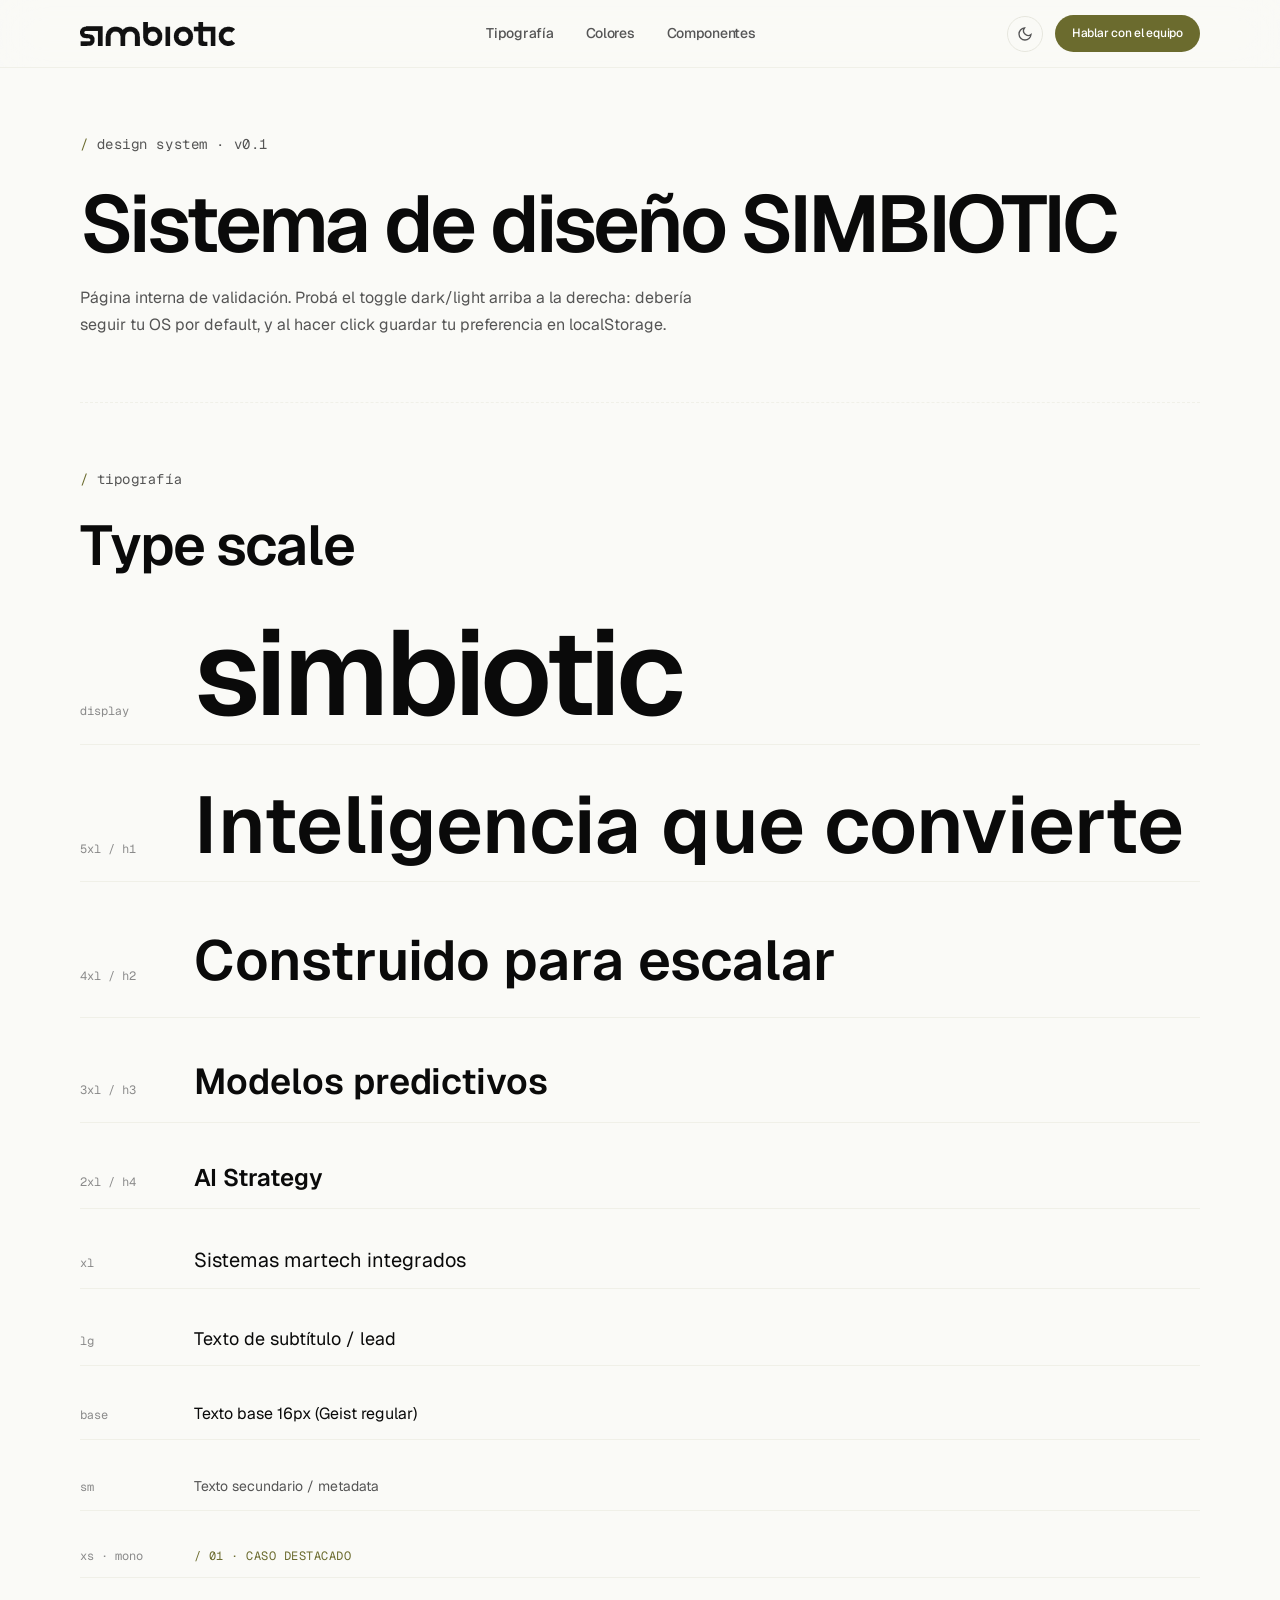
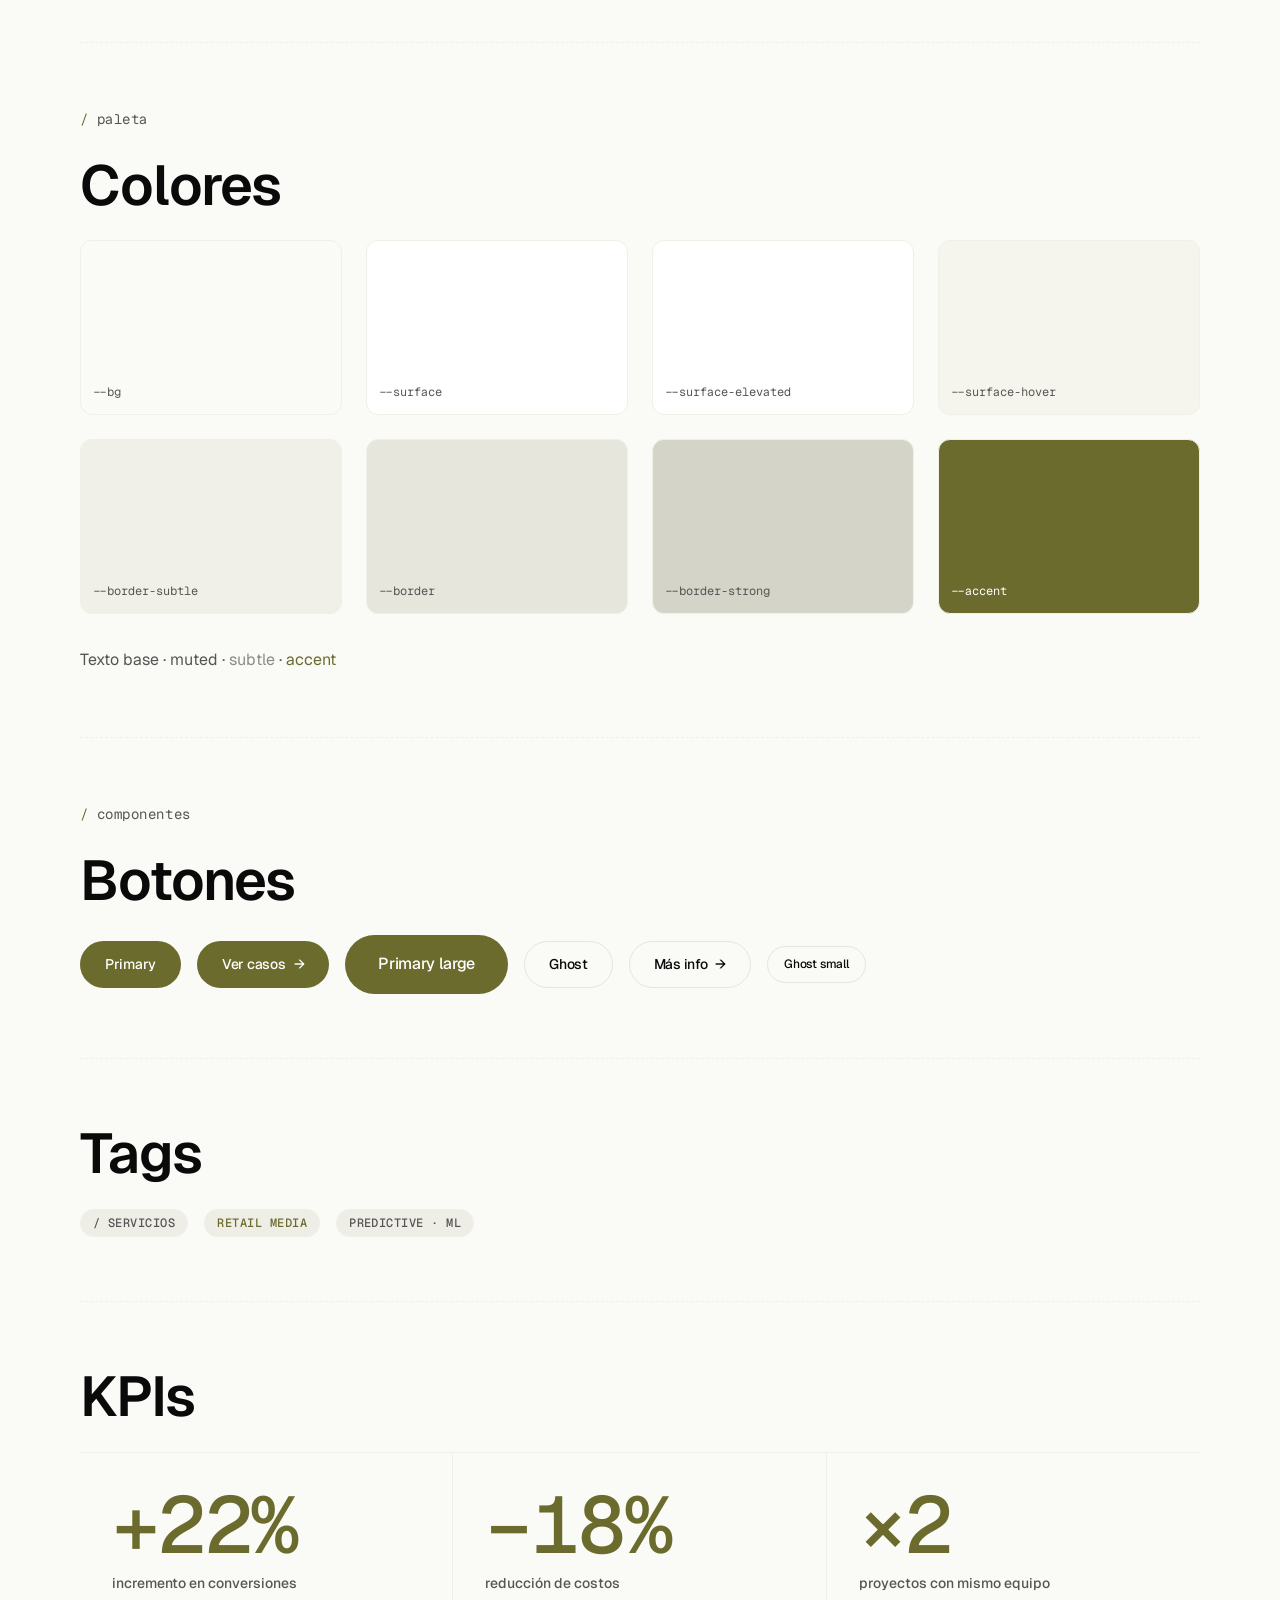
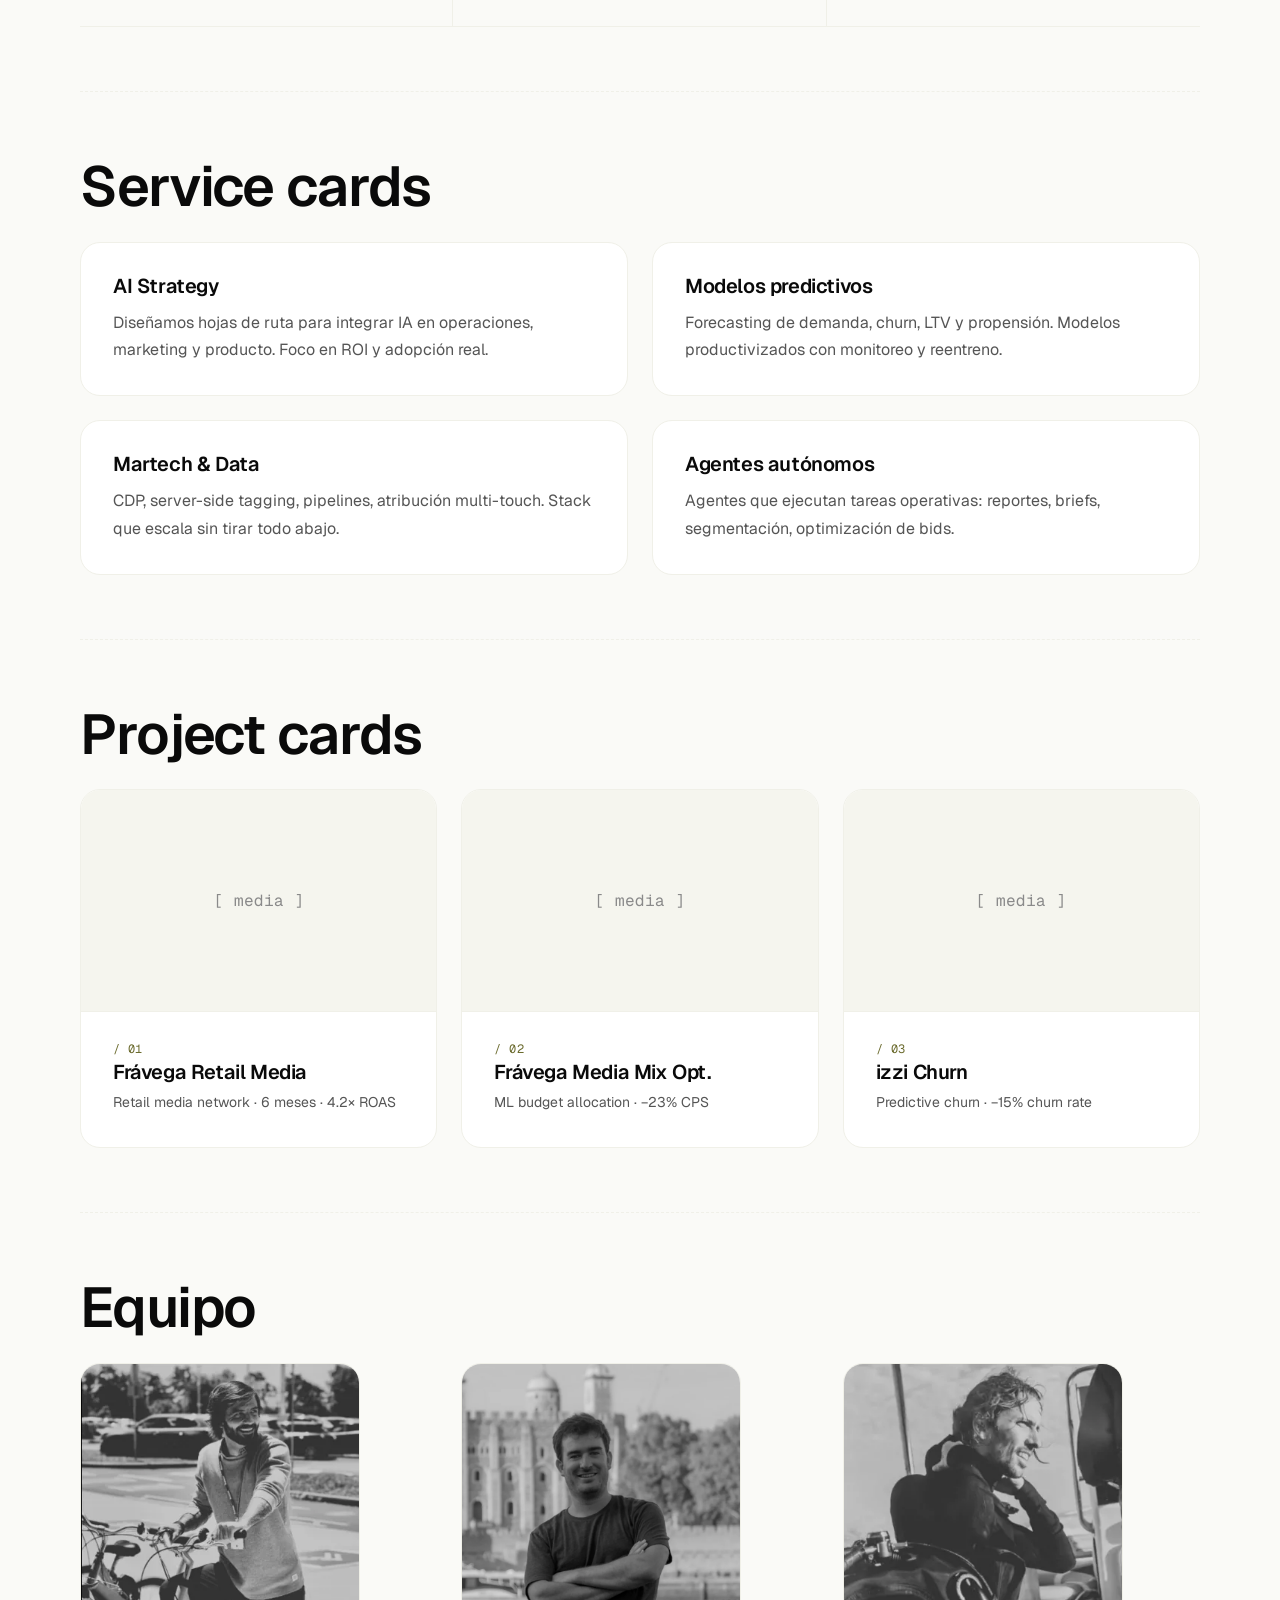
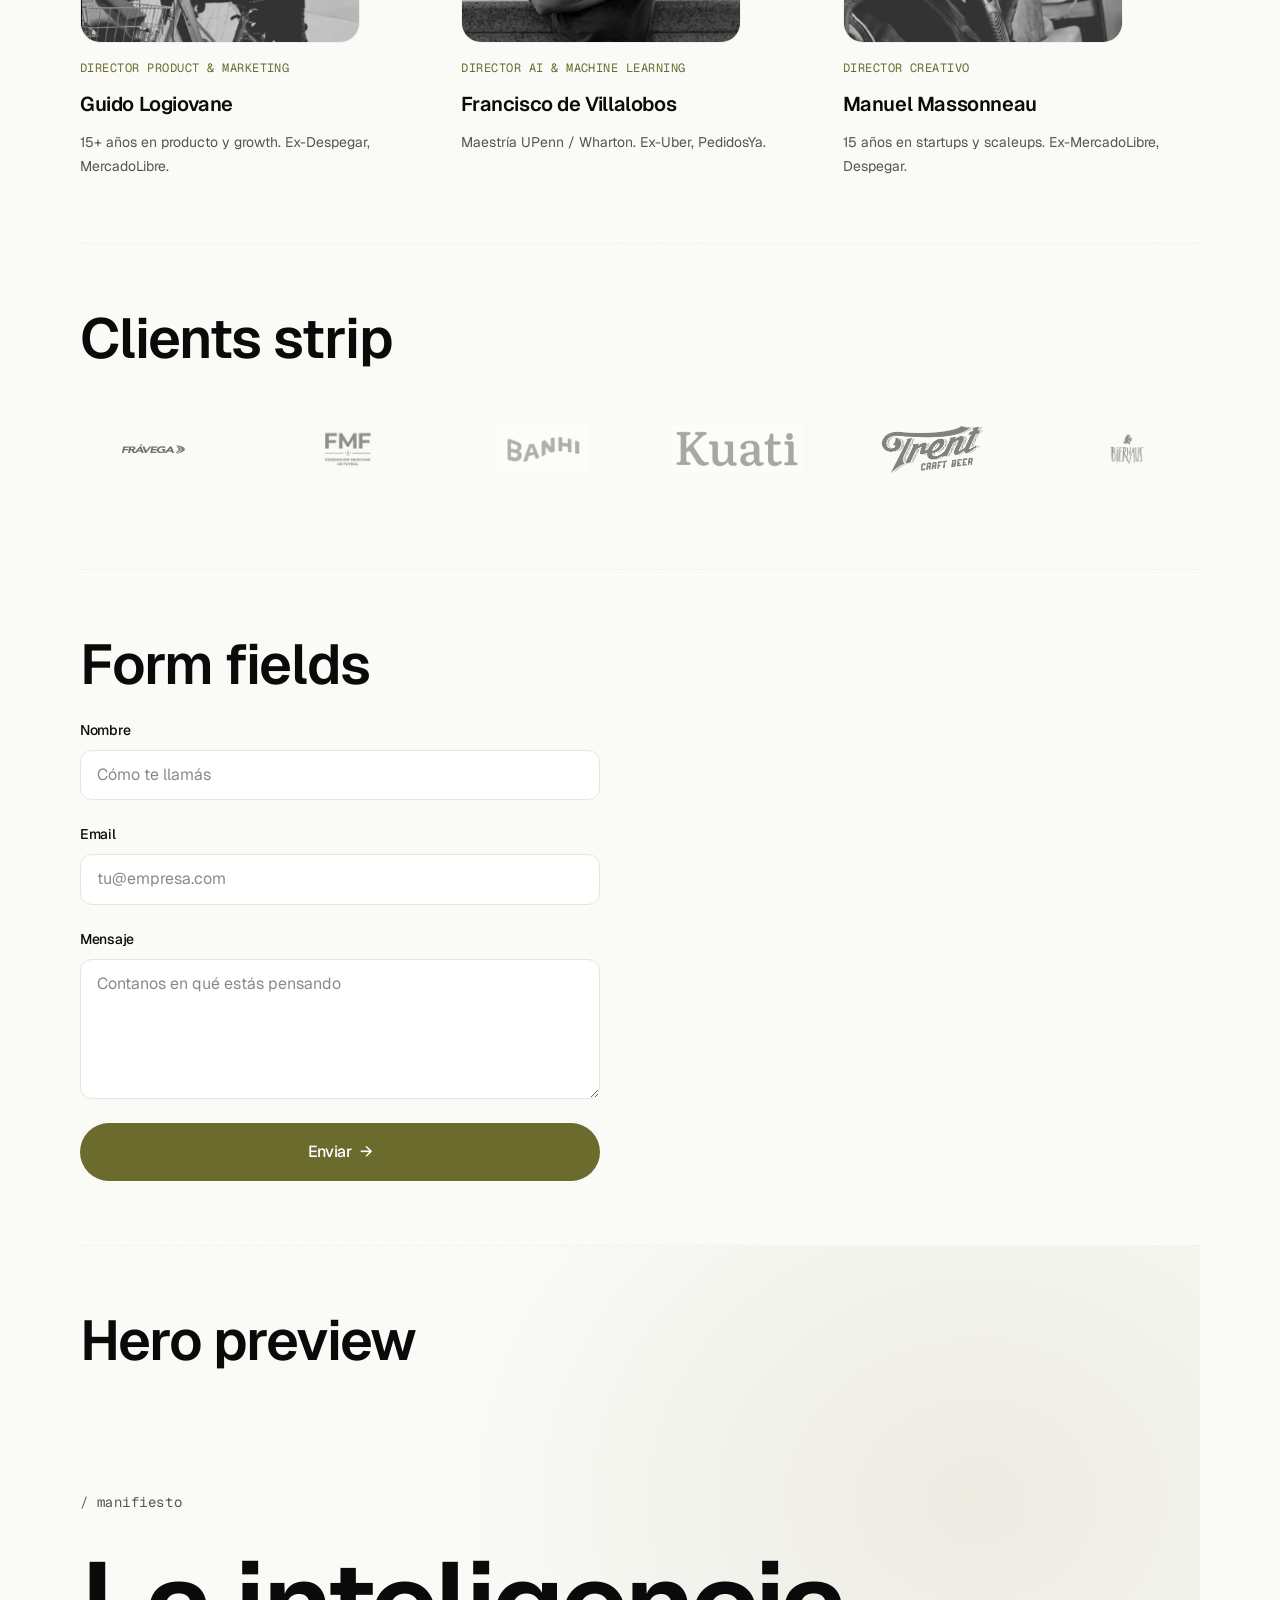
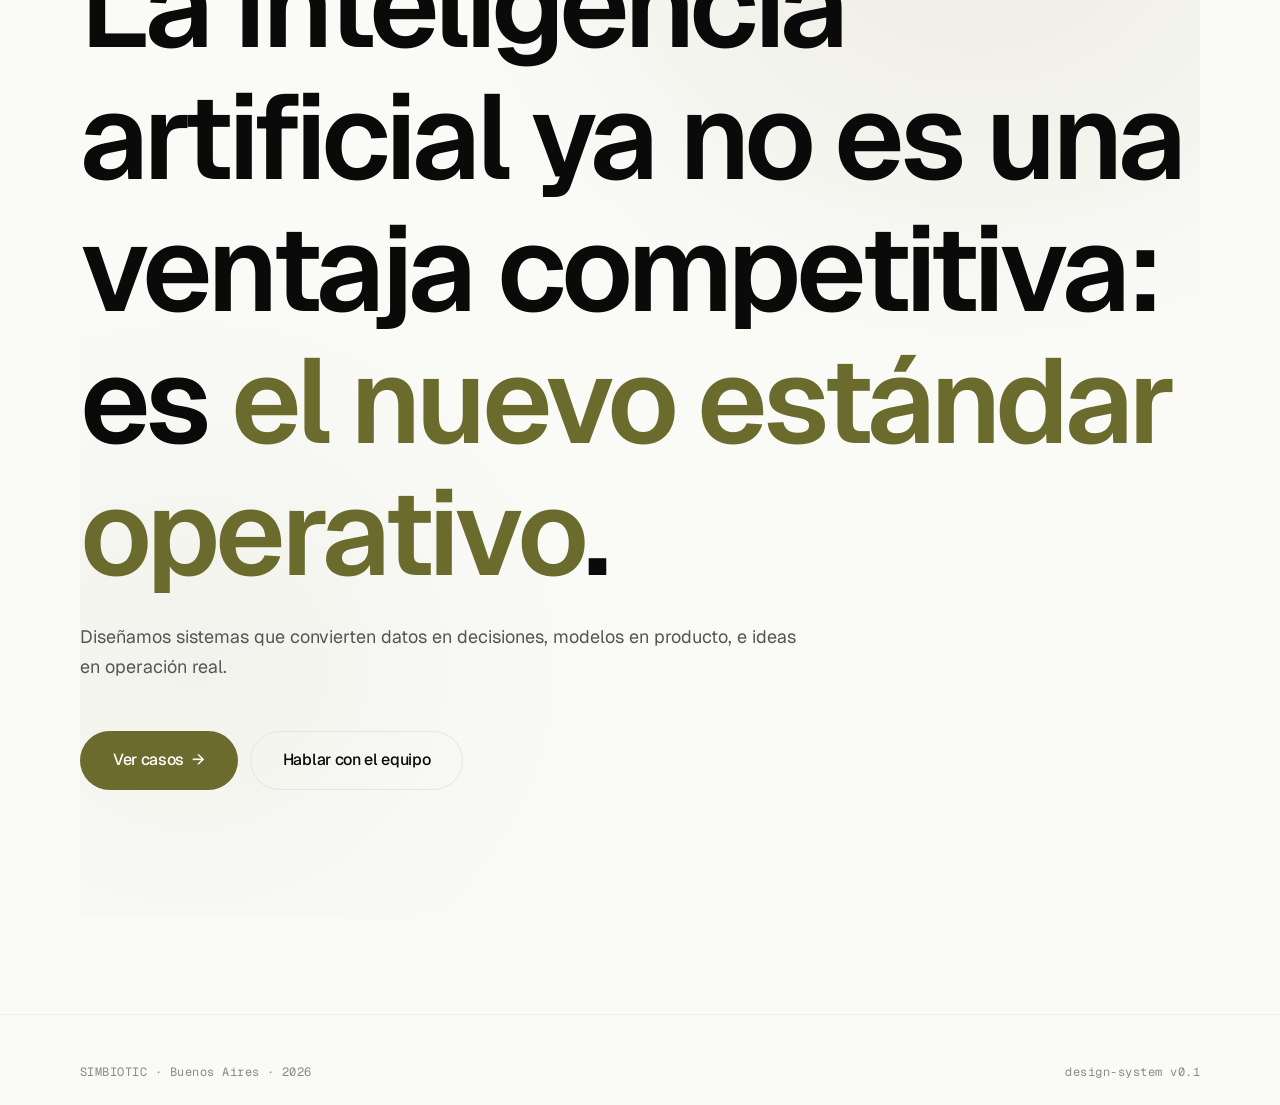
==== design-system.html @ c9f31a8d "feat(design-system): tokens, base, components y preview page Sistema de diseno modular que reemplaza" ====
<!doctype html>
<html lang="es">
<head>
  <meta charset="utf-8">
  <meta name="viewport" content="width=device-width, initial-scale=1">
  <title>SIMBIOTIC · Design System</title>
  <meta name="robots" content="noindex, nofollow">

  <!-- Anti-FOUC: aplica el tema ANTES de renderizar. Inline a propósito. -->
  <script>
    (function () {
      try {
        var stored = localStorage.getItem("simbiotic-theme");
        if (stored === "dark" || stored === "light") {
          document.documentElement.setAttribute("data-theme", stored);
        }
        // Si no hay preferencia guardada, dejamos que CSS @media (prefers-color-scheme)
        // y el default (dark) se encarguen. No tocamos el atributo.
      } catch (_) { /* localStorage puede fallar en privado/iframes */ }
    })();
  </script>

  <!-- Geist + Geist Mono via Google Fonts -->
  <link rel="preconnect" href="https://fonts.googleapis.com">
  <link rel="preconnect" href="https://fonts.gstatic.com" crossorigin>
  <link rel="stylesheet" href="https://fonts.googleapis.com/css2?family=Geist:wght@300;400;500;600;700&family=Geist+Mono:wght@400;500&display=swap">

  <link rel="stylesheet" href="./css/main.css">
  <style>
    /* Solo para esta página de prueba */
    .ds-block { padding-block: var(--space-8); border-bottom: 1px dashed var(--border-subtle); }
    .ds-block:last-child { border-bottom: none; }
    .ds-block h2 { margin-bottom: var(--space-5); }
    .ds-grid { display: grid; gap: var(--space-5); }
    .ds-row { display: flex; flex-wrap: wrap; gap: var(--space-4); align-items: center; }
    .swatch {
      width: 100%; aspect-ratio: 3/2;
      border-radius: var(--radius-md);
      border: 1px solid var(--border-subtle);
      display: flex; align-items: flex-end;
      padding: var(--space-3);
      font-family: var(--font-mono); font-size: var(--fs-xs);
      color: var(--text-muted);
    }
    .type-row { display: flex; align-items: baseline; gap: var(--space-5); padding-block: var(--space-3); border-bottom: 1px solid var(--border-subtle); }
    .type-row .label { font-family: var(--font-mono); font-size: var(--fs-xs); color: var(--text-subtle); width: 90px; flex-shrink: 0; }
  </style>
</head>
<body>

  <!-- Nav reusable -->
  <nav class="nav" aria-label="Principal">
    <div class="nav-inner">
      <a href="./design-system.html" class="nav-logo" aria-label="SIMBIOTIC">
        <img class="logo-dark"  src="./assets/img/simbiotic-logo-blanco.webp" alt="SIMBIOTIC" width="155" height="24">
        <img class="logo-light" src="./assets/img/simbiotic-logo-negro.webp"  alt=""           width="155" height="24" aria-hidden="true">
      </a>

      <ul class="nav-links">
        <li><a class="nav-link" href="#typography">Tipografía</a></li>
        <li><a class="nav-link" href="#colors">Colores</a></li>
        <li><a class="nav-link" href="#components">Componentes</a></li>
      </ul>

      <div class="nav-actions">
        <button class="theme-toggle" data-theme-toggle aria-label="Cambiar tema">
          <svg class="icon-light" viewBox="0 0 24 24" fill="none" stroke="currentColor" stroke-width="2" aria-hidden="true">
            <circle cx="12" cy="12" r="4"/>
            <path d="M12 2v2M12 20v2M4.93 4.93l1.41 1.41M17.66 17.66l1.41 1.41M2 12h2M20 12h2M6.34 17.66l-1.41 1.41M19.07 4.93l-1.41 1.41"/>
          </svg>
          <svg class="icon-dark" viewBox="0 0 24 24" fill="none" stroke="currentColor" stroke-width="2" aria-hidden="true">
            <path d="M21 12.79A9 9 0 1 1 11.21 3 7 7 0 0 0 21 12.79z"/>
          </svg>
        </button>
        <a class="btn btn-primary btn-sm" href="#">Hablar con el equipo</a>
        <button class="nav-toggle" aria-label="Abrir menú" aria-expanded="false">
          <span></span>
        </button>
      </div>
    </div>
  </nav>

  <main class="container">

    <header class="ds-block">
      <span class="section-tag">design system · v0.1</span>
      <h1>Sistema de diseño SIMBIOTIC</h1>
      <p style="margin-top: var(--space-4); max-width: 60ch;">
        Página interna de validación. Probá el toggle dark/light arriba a la derecha:
        debería seguir tu OS por default, y al hacer click guardar tu preferencia en localStorage.
      </p>
    </header>

    <!-- ============== Tipografía ============== -->
    <section id="typography" class="ds-block">
      <span class="section-tag">tipografía</span>
      <h2>Type scale</h2>
      <div class="ds-grid">
        <div class="type-row"><span class="label">display</span><span style="font-size: var(--fs-display); line-height: 1; letter-spacing: var(--tracking-tighter); font-weight: 600;">simbiotic</span></div>
        <div class="type-row"><span class="label">5xl / h1</span><span style="font-size: var(--fs-5xl); line-height: 1.1; font-weight: 600;">Inteligencia que convierte</span></div>
        <div class="type-row"><span class="label">4xl / h2</span><span style="font-size: var(--fs-4xl); font-weight: 600;">Construido para escalar</span></div>
        <div class="type-row"><span class="label">3xl / h3</span><span style="font-size: var(--fs-3xl); font-weight: 600;">Modelos predictivos</span></div>
        <div class="type-row"><span class="label">2xl / h4</span><span style="font-size: var(--fs-2xl); font-weight: 600;">AI Strategy</span></div>
        <div class="type-row"><span class="label">xl</span><span style="font-size: var(--fs-xl);">Sistemas martech integrados</span></div>
        <div class="type-row"><span class="label">lg</span><span style="font-size: var(--fs-lg);">Texto de subtítulo / lead</span></div>
        <div class="type-row"><span class="label">base</span><span style="font-size: var(--fs-base);">Texto base 16px (Geist regular)</span></div>
        <div class="type-row"><span class="label">sm</span><span style="font-size: var(--fs-sm); color: var(--text-muted);">Texto secundario / metadata</span></div>
        <div class="type-row"><span class="label">xs · mono</span><span class="mono" style="font-size: var(--fs-xs); color: var(--accent); letter-spacing: var(--tracking-wide); text-transform: uppercase;">/ 01 · CASO DESTACADO</span></div>
      </div>
    </section>

    <!-- ============== Colores ============== -->
    <section id="colors" class="ds-block">
      <span class="section-tag">paleta</span>
      <h2>Colores</h2>
      <div class="grid-4" style="margin-bottom: var(--space-6);">
        <div class="swatch" style="background: var(--bg);">--bg</div>
        <div class="swatch" style="background: var(--surface);">--surface</div>
        <div class="swatch" style="background: var(--surface-elevated);">--surface-elevated</div>
        <div class="swatch" style="background: var(--surface-hover);">--surface-hover</div>
        <div class="swatch" style="background: var(--border-subtle);">--border-subtle</div>
        <div class="swatch" style="background: var(--border);">--border</div>
        <div class="swatch" style="background: var(--border-strong);">--border-strong</div>
        <div class="swatch" style="background: var(--accent); color: var(--text-on-accent);">--accent</div>
      </div>
      <p>Texto base · <span class="text-muted">muted</span> · <span class="text-subtle">subtle</span> · <span class="text-accent">accent</span></p>
    </section>

    <!-- ============== Botones ============== -->
    <section id="components" class="ds-block">
      <span class="section-tag">componentes</span>
      <h2>Botones</h2>
      <div class="ds-row">
        <a class="btn btn-primary" href="#">Primary</a>
        <a class="btn btn-primary btn-arrow" href="#">Ver casos</a>
        <a class="btn btn-primary btn-lg" href="#">Primary large</a>
        <a class="btn btn-ghost" href="#">Ghost</a>
        <a class="btn btn-ghost btn-arrow" href="#">Más info</a>
        <a class="btn btn-ghost btn-sm" href="#">Ghost small</a>
      </div>
    </section>

    <!-- ============== Tags ============== -->
    <section class="ds-block">
      <h2>Tags</h2>
      <div class="ds-row">
        <span class="tag">/ servicios</span>
        <span class="tag tag-accent">retail media</span>
        <span class="tag">predictive · ML</span>
      </div>
    </section>

    <!-- ============== KPIs ============== -->
    <section class="ds-block">
      <h2>KPIs</h2>
      <div class="kpi-row">
        <div class="kpi">
          <span class="kpi-value"><span class="accent">+22%</span></span>
          <span class="kpi-label">incremento en conversiones</span>
        </div>
        <div class="kpi">
          <span class="kpi-value"><span class="accent">−18%</span></span>
          <span class="kpi-label">reducción de costos</span>
        </div>
        <div class="kpi">
          <span class="kpi-value"><span class="accent">×2</span></span>
          <span class="kpi-label">proyectos con mismo equipo</span>
        </div>
      </div>
    </section>

    <!-- ============== Cards ============== -->
    <section class="ds-block">
      <h2>Service cards</h2>
      <div class="grid-2">
        <article class="card card-service">
          <h3 class="card-title">AI Strategy</h3>
          <p class="card-body">Diseñamos hojas de ruta para integrar IA en operaciones, marketing y producto. Foco en ROI y adopción real.</p>
        </article>
        <article class="card card-service">
          <h3 class="card-title">Modelos predictivos</h3>
          <p class="card-body">Forecasting de demanda, churn, LTV y propensión. Modelos productivizados con monitoreo y reentreno.</p>
        </article>
        <article class="card card-service">
          <h3 class="card-title">Martech & Data</h3>
          <p class="card-body">CDP, server-side tagging, pipelines, atribución multi-touch. Stack que escala sin tirar todo abajo.</p>
        </article>
        <article class="card card-service">
          <h3 class="card-title">Agentes autónomos</h3>
          <p class="card-body">Agentes que ejecutan tareas operativas: reportes, briefs, segmentación, optimización de bids.</p>
        </article>
      </div>
    </section>

    <!-- ============== Case cards ============== -->
    <section class="ds-block">
      <h2>Project cards</h2>
      <div class="grid-3">
        <a class="case-card" href="#">
          <div class="case-card-media">
            <span class="mono text-subtle">[ media ]</span>
          </div>
          <div class="case-card-body">
            <span class="case-card-num">/ 01</span>
            <h3 class="case-card-title">Frávega Retail Media</h3>
            <p class="case-card-meta">Retail media network · 6 meses · 4.2× ROAS</p>
          </div>
        </a>
        <a class="case-card" href="#">
          <div class="case-card-media">
            <span class="mono text-subtle">[ media ]</span>
          </div>
          <div class="case-card-body">
            <span class="case-card-num">/ 02</span>
            <h3 class="case-card-title">Frávega Media Mix Opt.</h3>
            <p class="case-card-meta">ML budget allocation · −23% CPS</p>
          </div>
        </a>
        <a class="case-card" href="#">
          <div class="case-card-media">
            <span class="mono text-subtle">[ media ]</span>
          </div>
          <div class="case-card-body">
            <span class="case-card-num">/ 03</span>
            <h3 class="case-card-title">izzi Churn</h3>
            <p class="case-card-meta">Predictive churn · −15% churn rate</p>
          </div>
        </a>
      </div>
    </section>

    <!-- ============== Team ============== -->
    <section class="ds-block">
      <h2>Equipo</h2>
      <div class="grid-3">
        <article class="team-card">
          <div class="team-photo"><img src="./assets/img/team/guido.webp" alt="Guido Logiovane" width="280" height="280" loading="lazy"></div>
          <span class="team-role">Director Product & Marketing</span>
          <h3 class="team-name">Guido Logiovane</h3>
          <p class="team-bio">15+ años en producto y growth. Ex-Despegar, MercadoLibre.</p>
        </article>
        <article class="team-card">
          <div class="team-photo"><img src="./assets/img/team/francisco.webp" alt="Francisco de Villalobos" width="280" height="280" loading="lazy"></div>
          <span class="team-role">Director AI & Machine Learning</span>
          <h3 class="team-name">Francisco de Villalobos</h3>
          <p class="team-bio">Maestría UPenn / Wharton. Ex-Uber, PedidosYa.</p>
        </article>
        <article class="team-card">
          <div class="team-photo"><img src="./assets/img/team/manuel.webp" alt="Manuel Massonneau" width="280" height="280" loading="lazy"></div>
          <span class="team-role">Director Creativo</span>
          <h3 class="team-name">Manuel Massonneau</h3>
          <p class="team-bio">15 años en startups y scaleups. Ex-MercadoLibre, Despegar.</p>
        </article>
      </div>
    </section>

    <!-- ============== Clientes ============== -->
    <section class="ds-block">
      <h2>Clients strip</h2>
      <div class="clients-strip">
        <div class="client-logo"><img src="./assets/img/clients/fravega.svg" alt="Frávega"></div>
        <div class="client-logo"><img src="./assets/img/clients/fmf.webp" alt="FMF"></div>
        <div class="client-logo"><img src="./assets/img/clients/banhi.webp" alt="BANHI"></div>
        <div class="client-logo"><img src="./assets/img/clients/kuati.webp" alt="Kuati"></div>
        <div class="client-logo"><img src="./assets/img/clients/trent.webp" alt="Trent Craft Beer"></div>
        <div class="client-logo"><img src="./assets/img/clients/bierhaus.webp" alt="Bierhaus"></div>
      </div>
    </section>

    <!-- ============== Form ============== -->
    <section class="ds-block">
      <h2>Form fields</h2>
      <form class="ds-grid" style="max-width: 520px;" onsubmit="event.preventDefault();">
        <div class="field">
          <label class="field-label" for="ds-name">Nombre</label>
          <input class="field-input" id="ds-name" type="text" placeholder="Cómo te llamás" required>
        </div>
        <div class="field">
          <label class="field-label" for="ds-email">Email</label>
          <input class="field-input" id="ds-email" type="email" placeholder="tu@empresa.com" required>
        </div>
        <div class="field">
          <label class="field-label" for="ds-msg">Mensaje</label>
          <textarea class="field-textarea" id="ds-msg" placeholder="Contanos en qué estás pensando" required></textarea>
        </div>
        <button class="btn btn-primary btn-lg btn-arrow" type="submit">Enviar</button>
      </form>
    </section>

    <!-- ============== Hero preview ============== -->
    <section class="ds-block hero-mesh">
      <h2>Hero preview</h2>
      <div class="hero" style="min-height: auto;">
        <span class="section-tag">manifiesto</span>
        <h3 class="hero-quote">
          La inteligencia artificial ya no es una ventaja competitiva:<br>
          es <span class="accent">el nuevo estándar operativo</span>.
        </h3>
        <p class="hero-sub">
          Diseñamos sistemas que convierten datos en decisiones, modelos en producto, e ideas en operación real.
        </p>
        <div class="hero-actions">
          <a class="btn btn-primary btn-lg btn-arrow" href="#">Ver casos</a>
          <a class="btn btn-ghost btn-lg" href="#">Hablar con el equipo</a>
        </div>
      </div>
    </section>

  </main>

  <footer class="footer">
    <div class="container footer-inner">
      <span class="footer-meta">SIMBIOTIC · Buenos Aires · 2026</span>
      <span class="footer-meta">design-system v0.1</span>
    </div>
  </footer>

  <script src="./js/theme-toggle.js" defer></script>
  <script>
    // Mobile nav toggle (mínimo viable para preview)
    document.addEventListener("DOMContentLoaded", function () {
      var nav = document.querySelector(".nav");
      var btn = document.querySelector(".nav-toggle");
      if (btn && nav) btn.addEventListener("click", function () {
        nav.classList.toggle("is-open");
        btn.classList.toggle("is-open");
        var open = nav.classList.contains("is-open");
        btn.setAttribute("aria-expanded", String(open));
      });
    });
  </script>
</body>
</html>
---- css/main.css ----
/* ============================================================
   SIMBIOTIC · main.css
   Punto único de entrada. Importa el sistema completo
   en orden cascada-friendly.
   ============================================================ */

@import url("./tokens.css");
@import url("./base.css");
@import url("./components.css");

/* ---------- Page-specific layout helpers que usan
   componentes pero no son componentes en sí. ----------- */

/* Hero */
.hero {
  position: relative;
  display: flex;
  flex-direction: column;
  justify-content: center;
  min-height: calc(100dvh - var(--nav-h));
  padding-block: var(--space-9) var(--space-8);
  overflow: hidden;
}
.hero-quote {
  font-size: var(--fs-display);
  font-weight: 600;
  line-height: var(--lh-tight);
  letter-spacing: var(--tracking-tighter);
  color: var(--text);
  max-width: 18ch;
}
.hero-quote .accent { color: var(--accent); }
.hero-sub {
  margin-top: var(--space-5);
  font-size: var(--fs-lg);
  color: var(--text-muted);
  max-width: 60ch;
  line-height: var(--lh-relaxed);
}
.hero-actions {
  display: flex;
  flex-wrap: wrap;
  gap: var(--space-3);
  margin-top: var(--space-7);
}

/* KPI strip horizontal con dividers */
.kpi-row {
  display: grid;
  grid-template-columns: repeat(3, 1fr);
  gap: 0;
  border-block: 1px solid var(--border-subtle);
}
.kpi-row .kpi {
  padding: var(--space-6);
  border-right: 1px solid var(--border-subtle);
}
.kpi-row .kpi:last-child { border-right: none; }
@media (max-width: 768px) {
  .kpi-row { grid-template-columns: 1fr; }
  .kpi-row .kpi {
    border-right: none;
    border-bottom: 1px solid var(--border-subtle);
  }
  .kpi-row .kpi:last-child { border-bottom: none; }
}

/* Grids genéricas */
.grid-2 { display: grid; grid-template-columns: repeat(2, 1fr); gap: var(--space-5); }
.grid-3 { display: grid; grid-template-columns: repeat(3, 1fr); gap: var(--space-5); }
.grid-4 { display: grid; grid-template-columns: repeat(4, 1fr); gap: var(--space-5); }
@media (max-width: 960px) {
  .grid-3, .grid-4 { grid-template-columns: repeat(2, 1fr); }
}
@media (max-width: 600px) {
  .grid-2, .grid-3, .grid-4 { grid-template-columns: 1fr; }
}

/* Section header (numeración + título) */
.section-head {
  display: flex;
  flex-direction: column;
  gap: var(--space-3);
  margin-bottom: var(--space-7);
  max-width: 720px;
}
.section-head h2 {
  font-size: var(--fs-4xl);
  letter-spacing: var(--tracking-tight);
}
.section-head .section-tag { margin-bottom: 0; }

/* Body offset to nav (fixed nav) */
body { padding-top: var(--nav-h); }

/* ---------- Scroll-driven animations (CSS native) ---------- */
@supports (animation-timeline: view()) {
  .reveal {
    animation: reveal-in linear both;
    animation-timeline: view();
    animation-range: entry 0% entry 80%;
  }
  @keyframes reveal-in {
    from { opacity: 0; transform: translateY(24px); }
    to   { opacity: 1; transform: translateY(0); }
  }
}

/* Fallback (sin scroll-timeline support): solo aparecen sin animación */
@supports not (animation-timeline: view()) {
  .reveal { opacity: 1; }
}
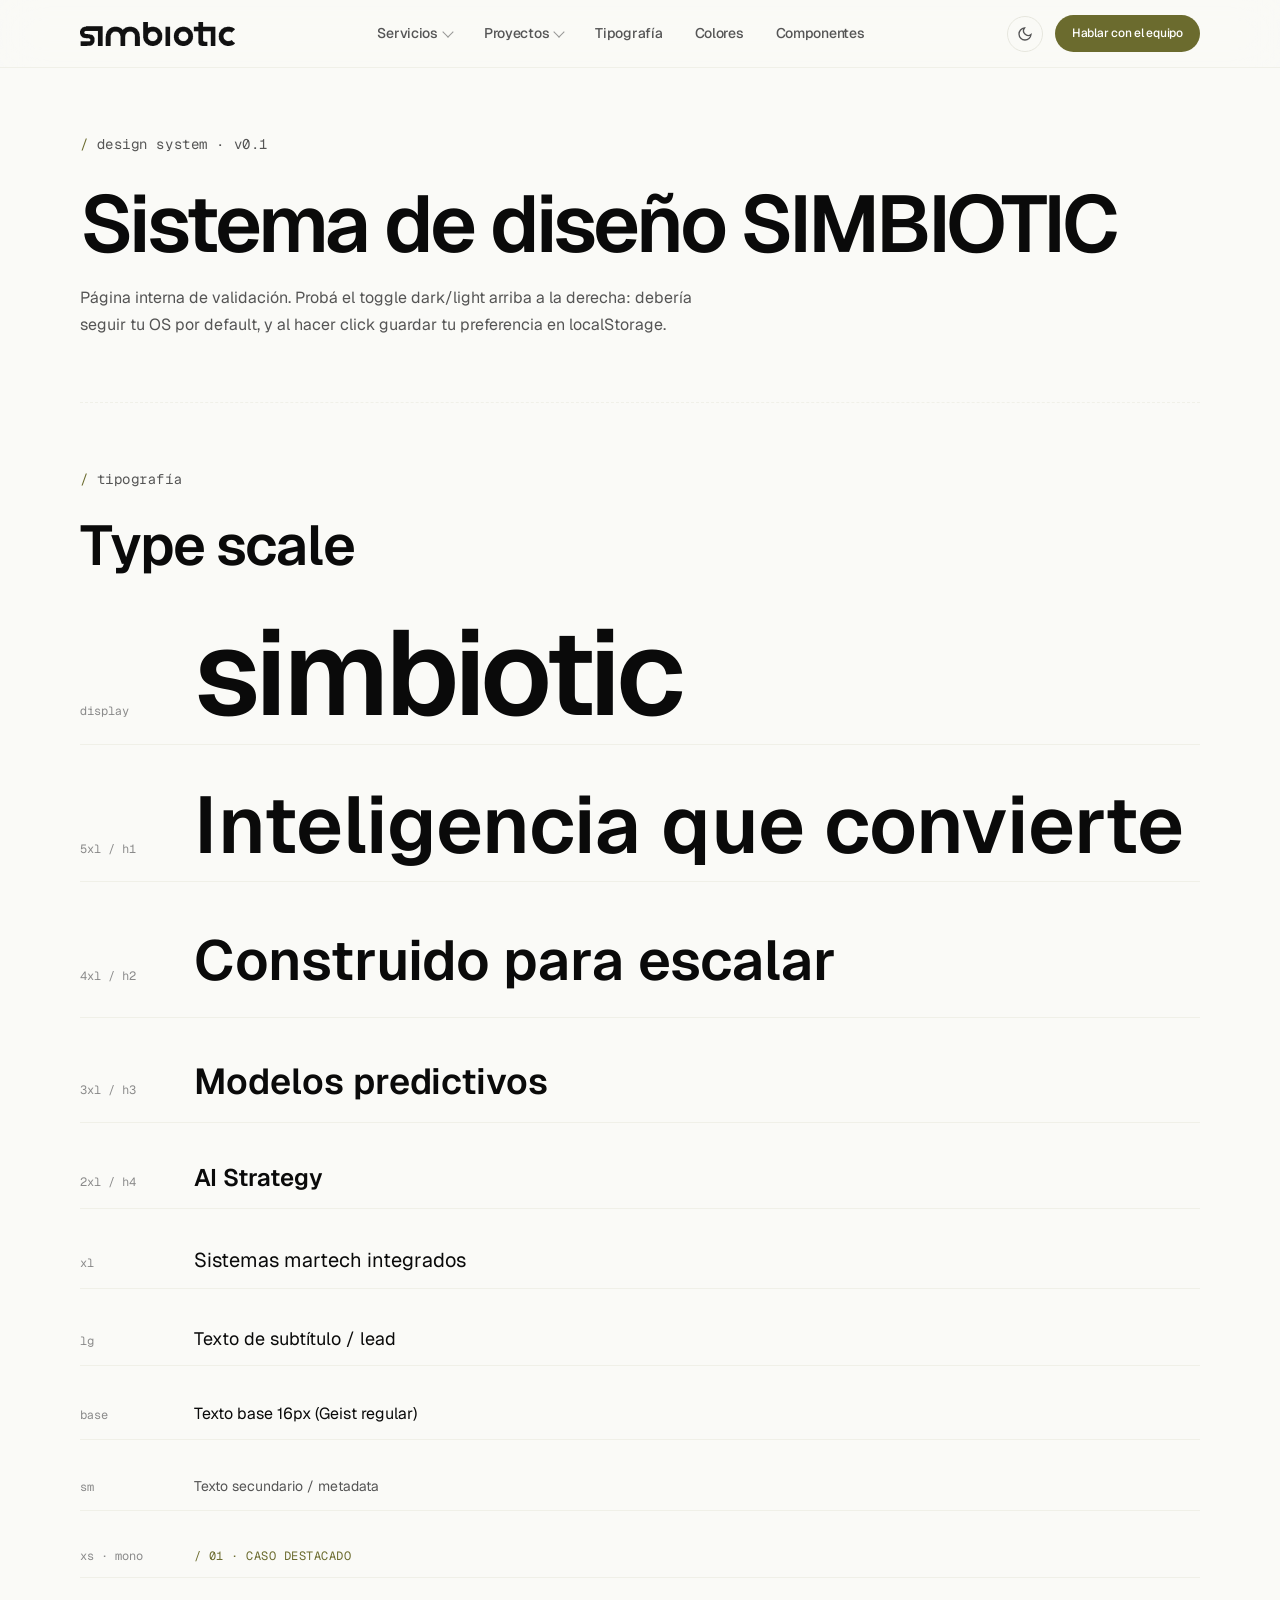
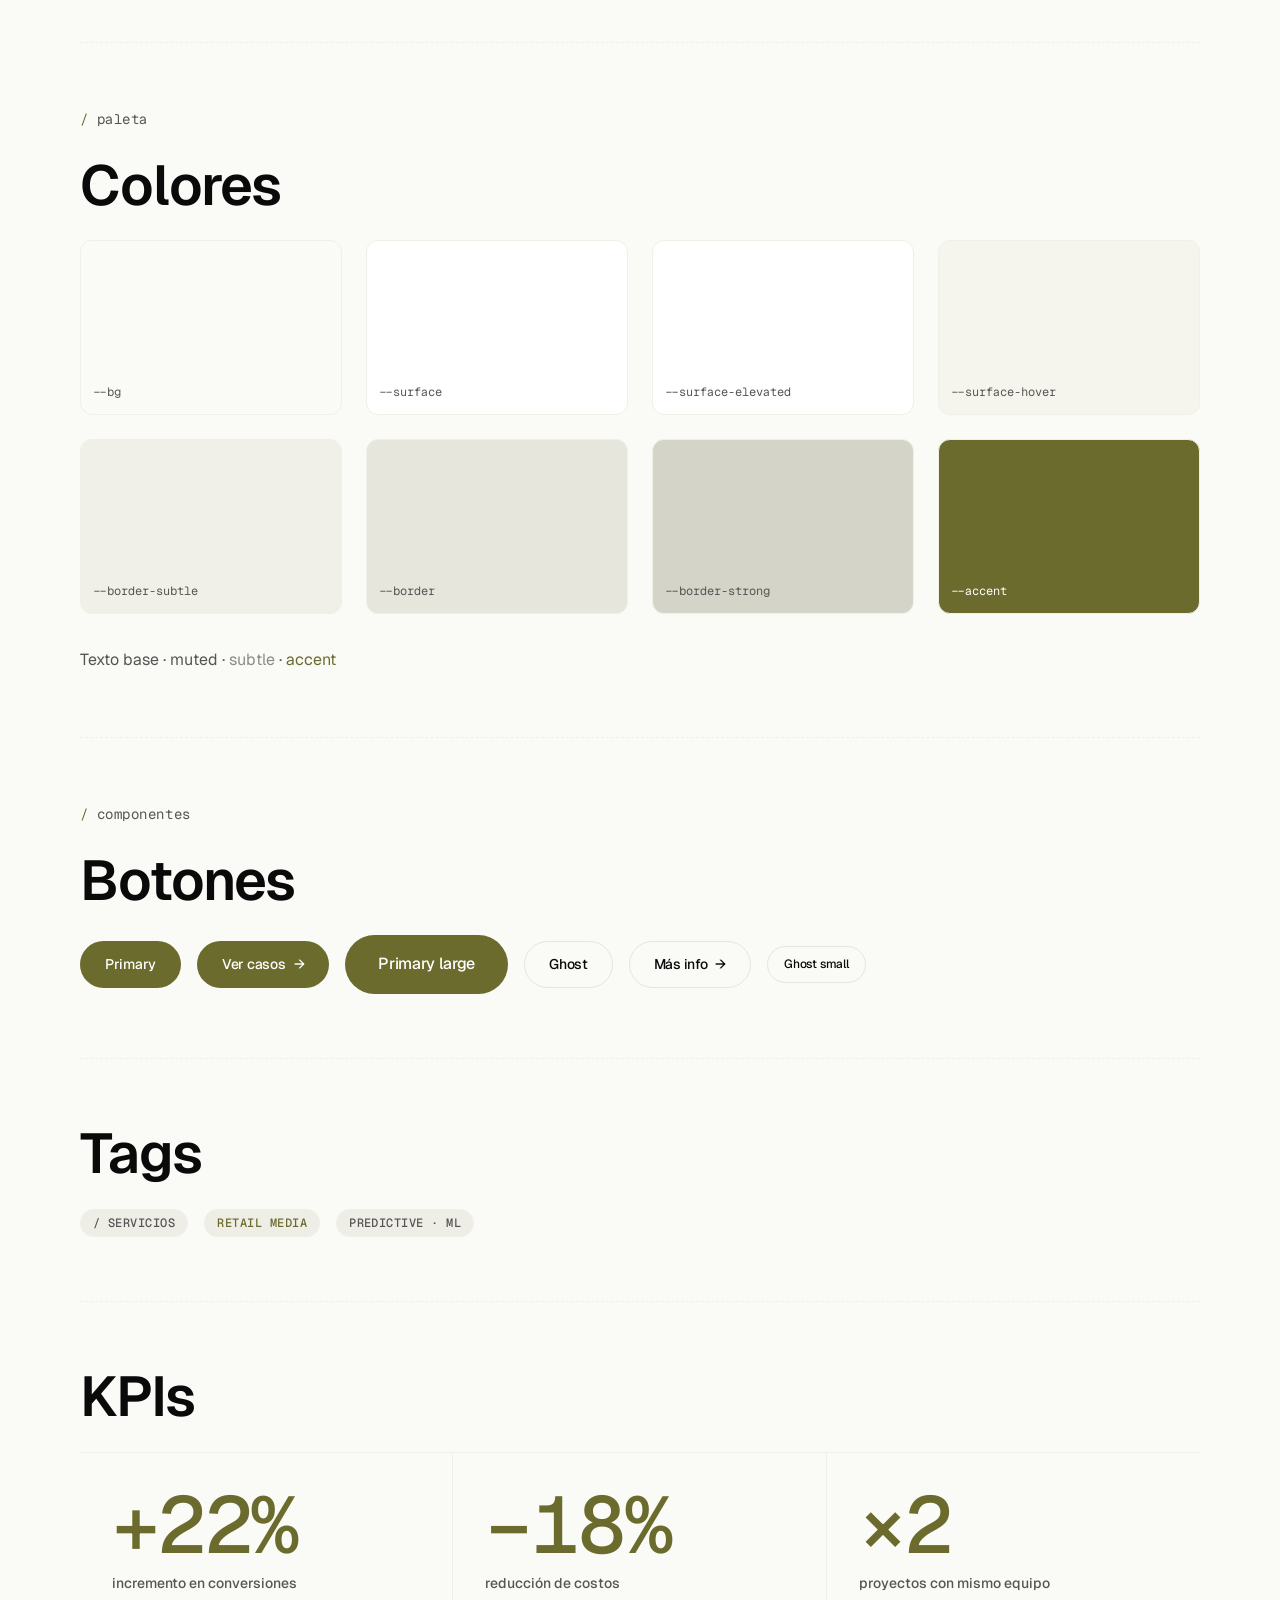
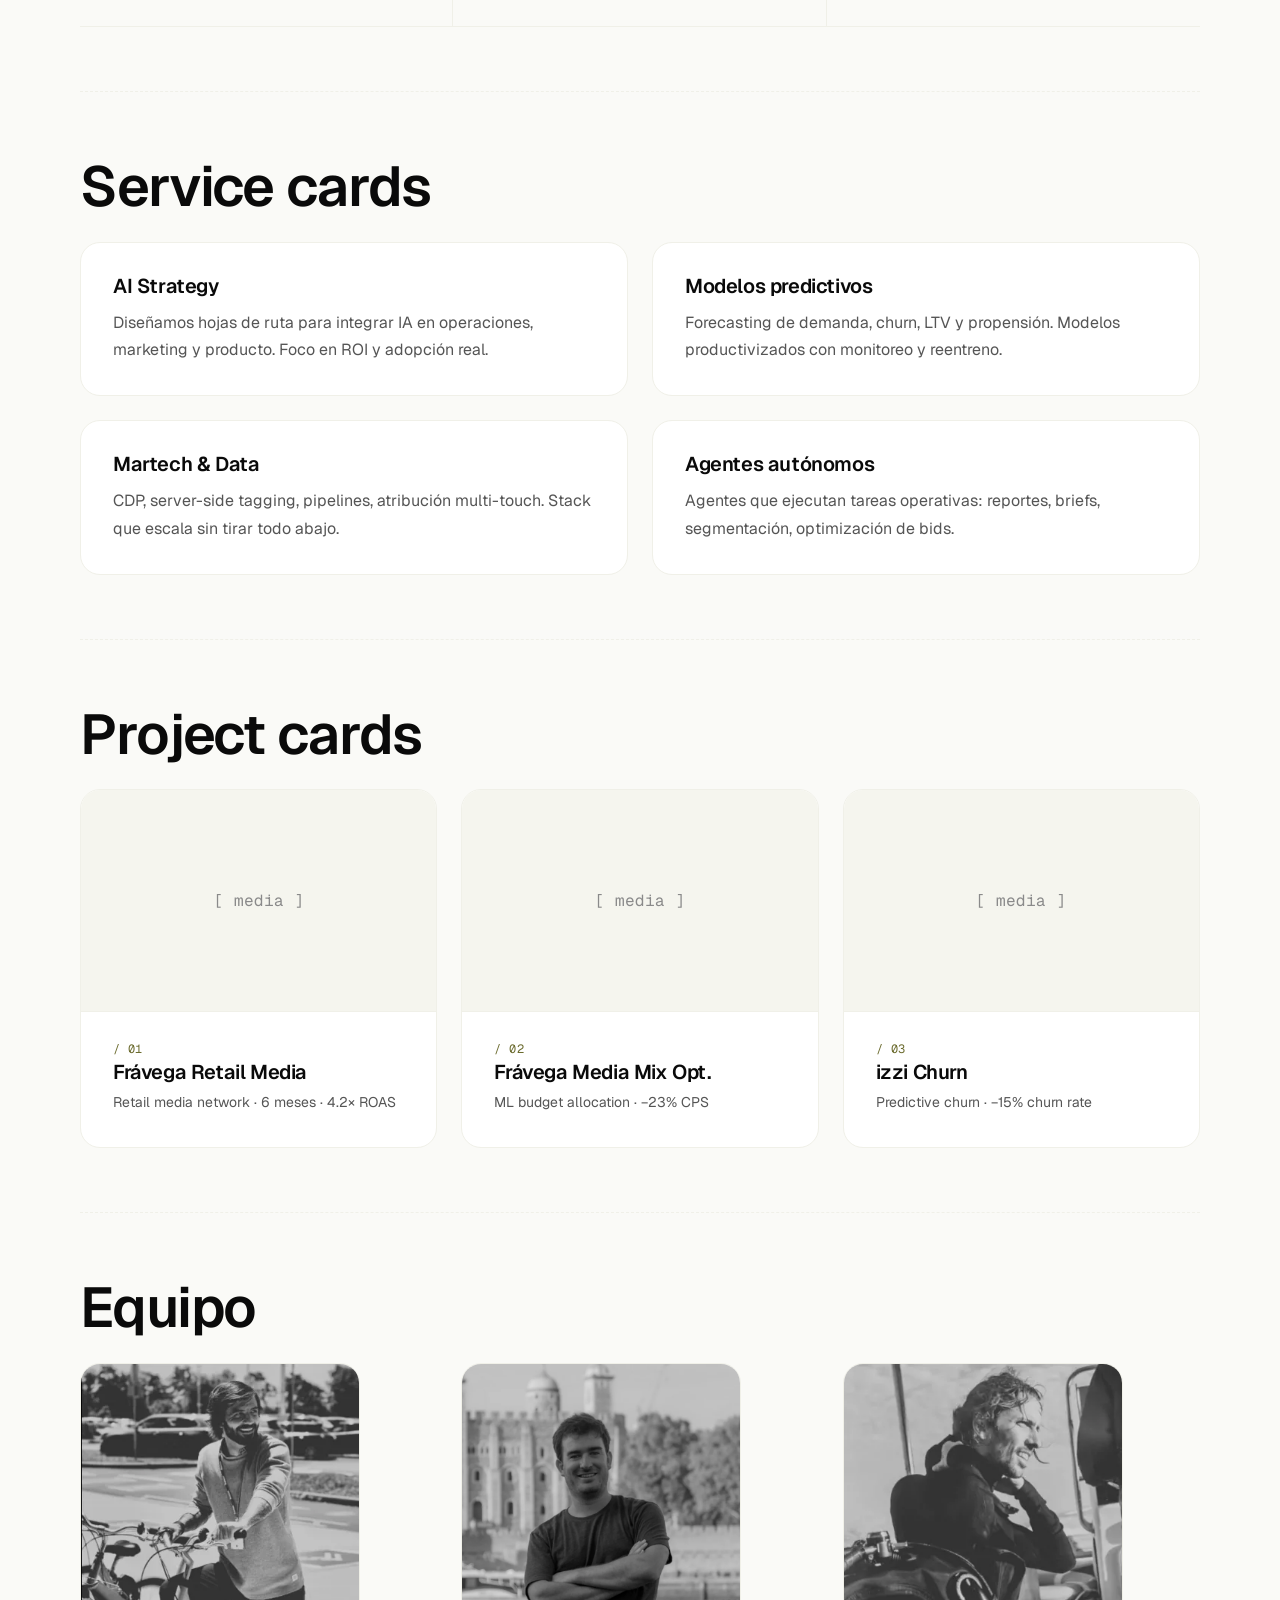
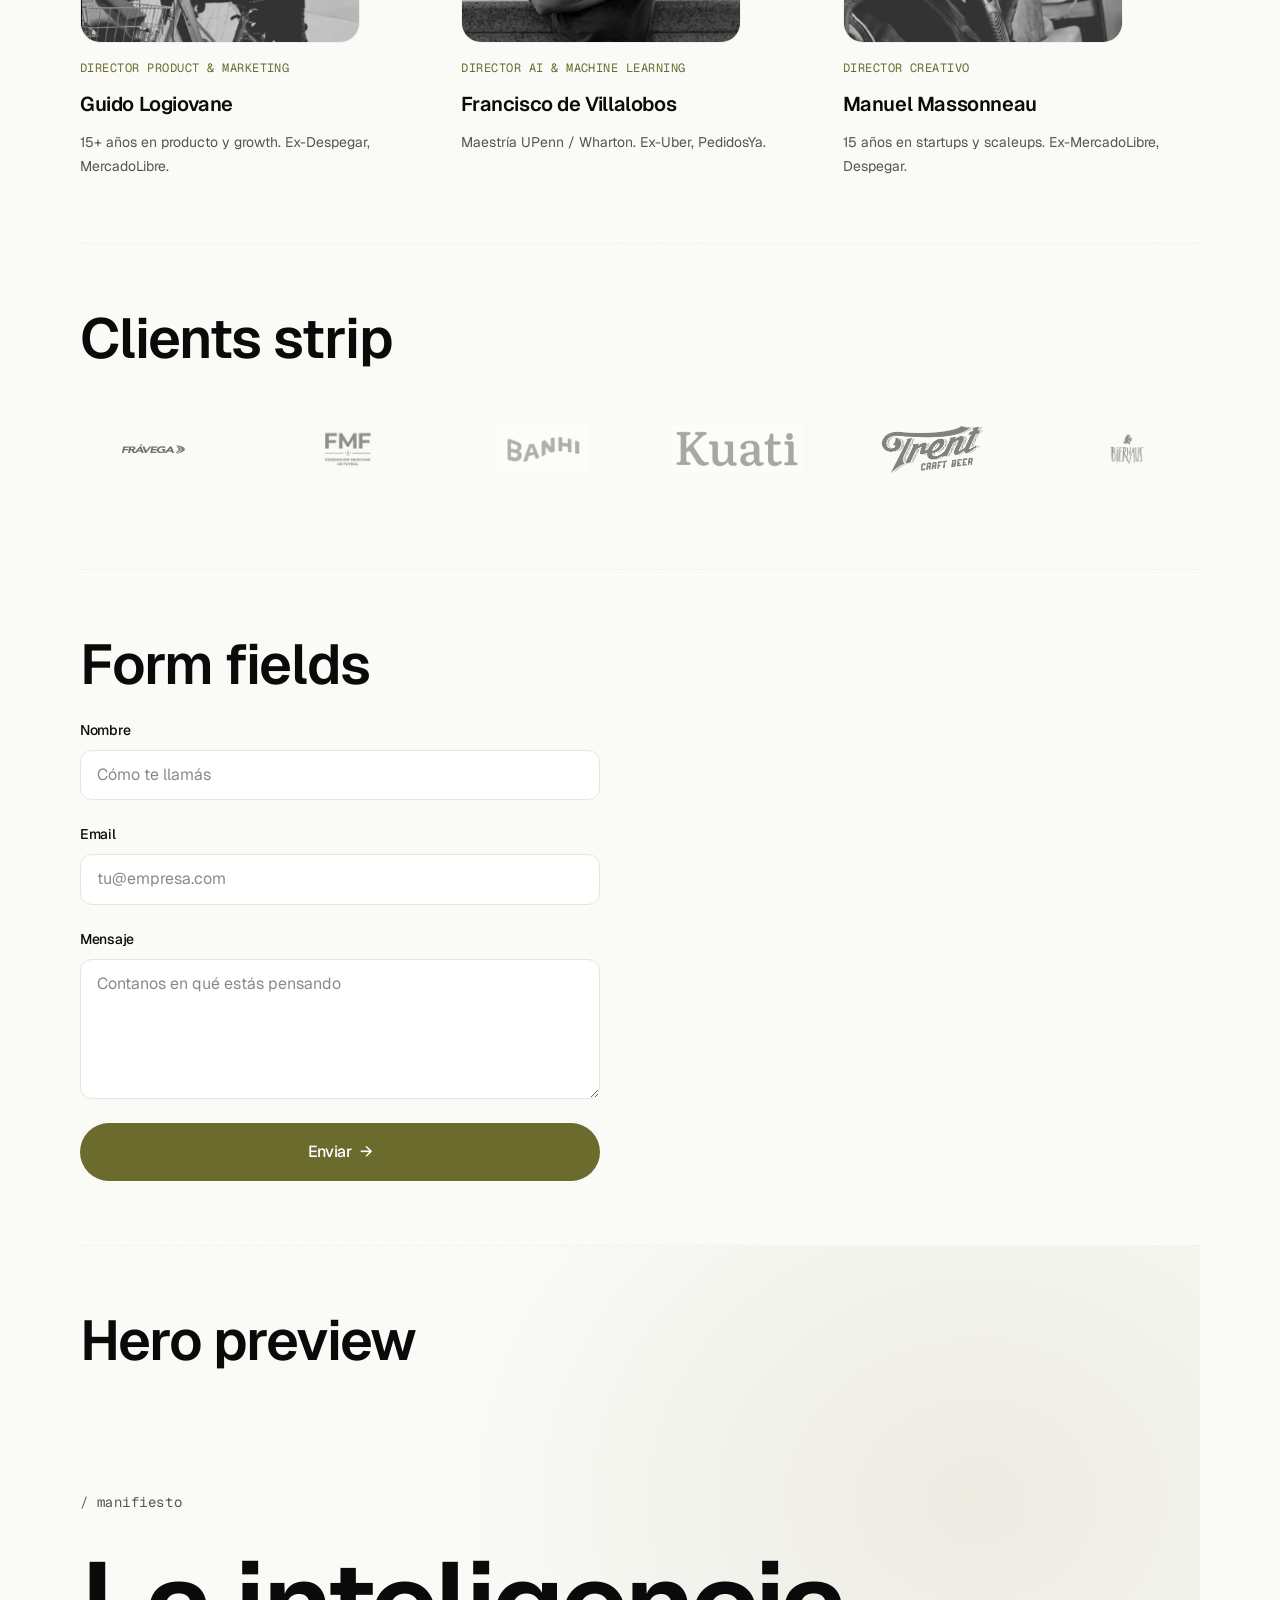
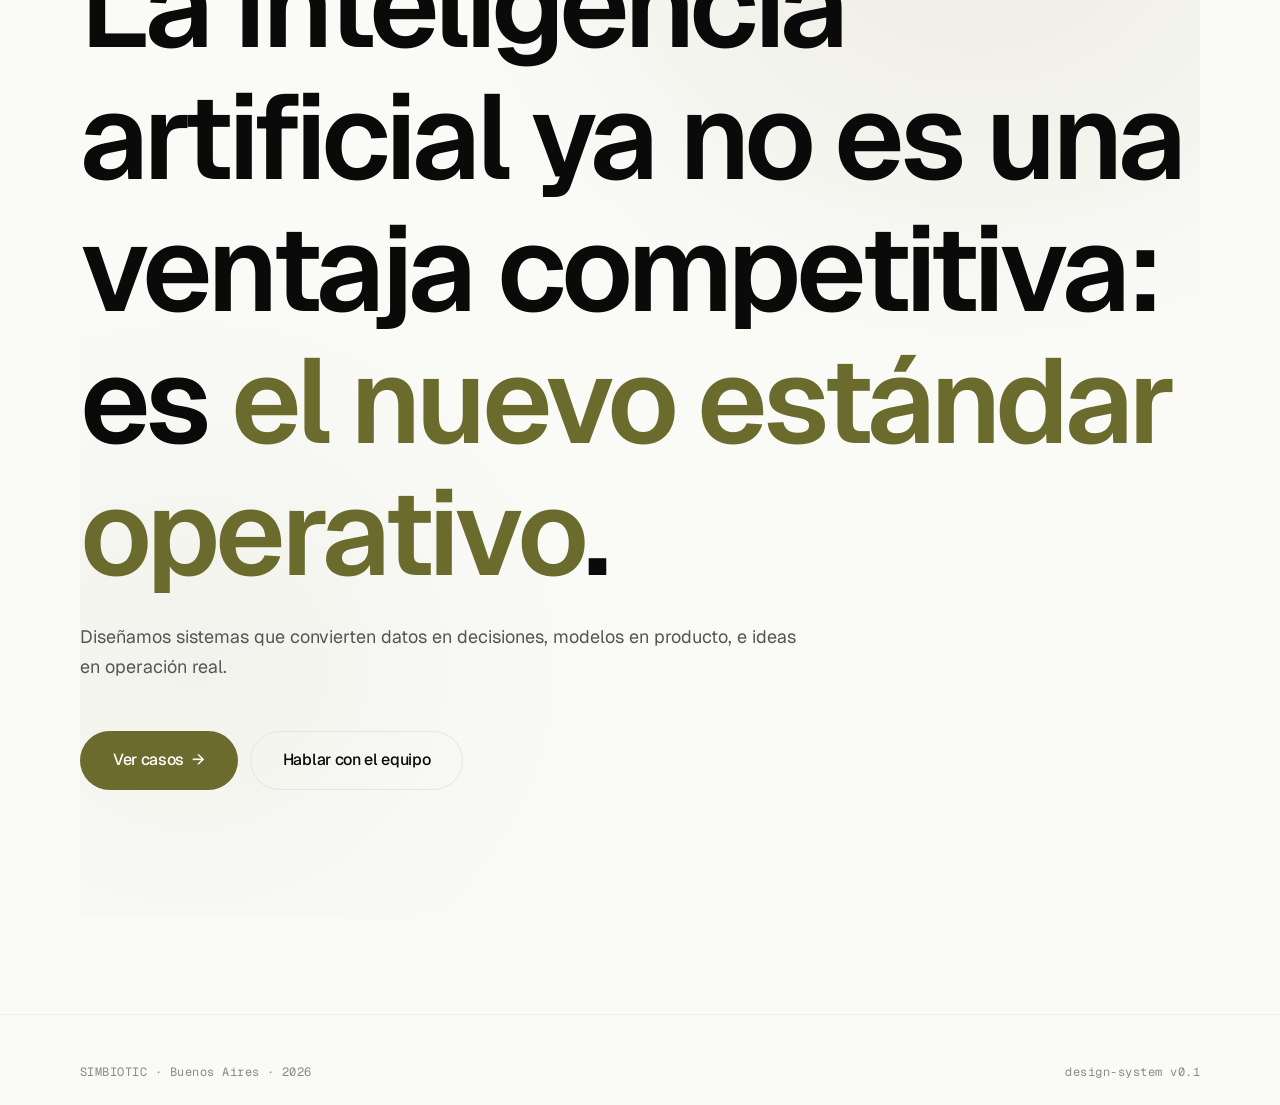
==== commit 11c769ab: "feat(nav): mega-menu estilo meta.com con previews visuales Agrega navegacion rica con paneles desple" ====
--- a/design-system.html
+++ b/design-system.html
@@ -57,9 +57,75 @@
       </a>
 
       <ul class="nav-links">
-        <li><a class="nav-link" href="#typography">Tipografía</a></li>
-        <li><a class="nav-link" href="#colors">Colores</a></li>
-        <li><a class="nav-link" href="#components">Componentes</a></li>
+        <!-- Mega-menu: Servicios -->
+        <li class="nav-item nav-item--mega">
+          <button class="nav-link" type="button">Servicios</button>
+          <div class="nav-mega nav-mega--services">
+            <div class="nav-mega-inner">
+              <a class="nav-mega-feature" href="#">
+                <span class="tag tag-accent">destacado</span>
+                <h3>AI Strategy</h3>
+                <p>Hojas de ruta para integrar IA en operaciones, marketing y producto. Foco en ROI y adopción real.</p>
+              </a>
+              <div>
+                <p class="nav-mega-list-title">capacidades</p>
+                <ul class="nav-mega-list">
+                  <li><a class="nav-mega-link" href="#">
+                    <strong>Modelos predictivos</strong>
+                    <span>Forecasting, churn, LTV, propensión</span>
+                  </a></li>
+                  <li><a class="nav-mega-link" href="#">
+                    <strong>Martech & Data</strong>
+                    <span>CDP, server-side tagging, atribución</span>
+                  </a></li>
+                  <li><a class="nav-mega-link" href="#">
+                    <strong>Agentes autónomos</strong>
+                    <span>Reportes, briefs, optimización de bids</span>
+                  </a></li>
+                </ul>
+              </div>
+              <div>
+                <p class="nav-mega-list-title">industrias</p>
+                <ul class="nav-mega-list">
+                  <li><a class="nav-mega-link" href="#"><strong>Retail</strong><span>E-commerce, retail media, pricing</span></a></li>
+                  <li><a class="nav-mega-link" href="#"><strong>Telco</strong><span>Churn, upsell, retención</span></a></li>
+                  <li><a class="nav-mega-link" href="#"><strong>Financial Services</strong><span>Fraud, scoring, growth</span></a></li>
+                </ul>
+              </div>
+            </div>
+          </div>
+        </li>
+
+        <!-- Mega-menu: Proyectos (con thumbnails visuales) -->
+        <li class="nav-item nav-item--mega">
+          <button class="nav-link" type="button">Proyectos</button>
+          <div class="nav-mega nav-mega--projects">
+            <div class="nav-mega-inner">
+              <a class="nav-mega-tile" href="#">
+                <div class="nav-mega-tile-media" data-placeholder="Frávega"></div>
+                <span class="nav-mega-tile-num">/ 01</span>
+                <h4 class="nav-mega-tile-title">Frávega Retail Media</h4>
+                <p class="nav-mega-tile-meta">Retail media network · 4.2× ROAS</p>
+              </a>
+              <a class="nav-mega-tile" href="#">
+                <div class="nav-mega-tile-media" data-placeholder="Frávega"></div>
+                <span class="nav-mega-tile-num">/ 02</span>
+                <h4 class="nav-mega-tile-title">Frávega Media Mix Opt.</h4>
+                <p class="nav-mega-tile-meta">ML budget allocation · −23% CPS</p>
+              </a>
+              <a class="nav-mega-tile" href="#">
+                <div class="nav-mega-tile-media" data-placeholder="izzi"></div>
+                <span class="nav-mega-tile-num">/ 03</span>
+                <h4 class="nav-mega-tile-title">izzi Churn</h4>
+                <p class="nav-mega-tile-meta">Predictive churn · −15% churn</p>
+              </a>
+            </div>
+          </div>
+        </li>
+
+        <li class="nav-item"><a class="nav-link" href="#typography">Tipografía</a></li>
+        <li class="nav-item"><a class="nav-link" href="#colors">Colores</a></li>
+        <li class="nav-item"><a class="nav-link" href="#components">Componentes</a></li>
       </ul>
 
       <div class="nav-actions">
@@ -316,18 +382,6 @@
   </footer>
 
   <script src="./js/theme-toggle.js" defer></script>
-  <script>
-    // Mobile nav toggle (mínimo viable para preview)
-    document.addEventListener("DOMContentLoaded", function () {
-      var nav = document.querySelector(".nav");
-      var btn = document.querySelector(".nav-toggle");
-      if (btn && nav) btn.addEventListener("click", function () {
-        nav.classList.toggle("is-open");
-        btn.classList.toggle("is-open");
-        var open = nav.classList.contains("is-open");
-        btn.setAttribute("aria-expanded", String(open));
-      });
-    });
-  </script>
+  <script src="./js/nav.js" defer></script>
 </body>
 </html>
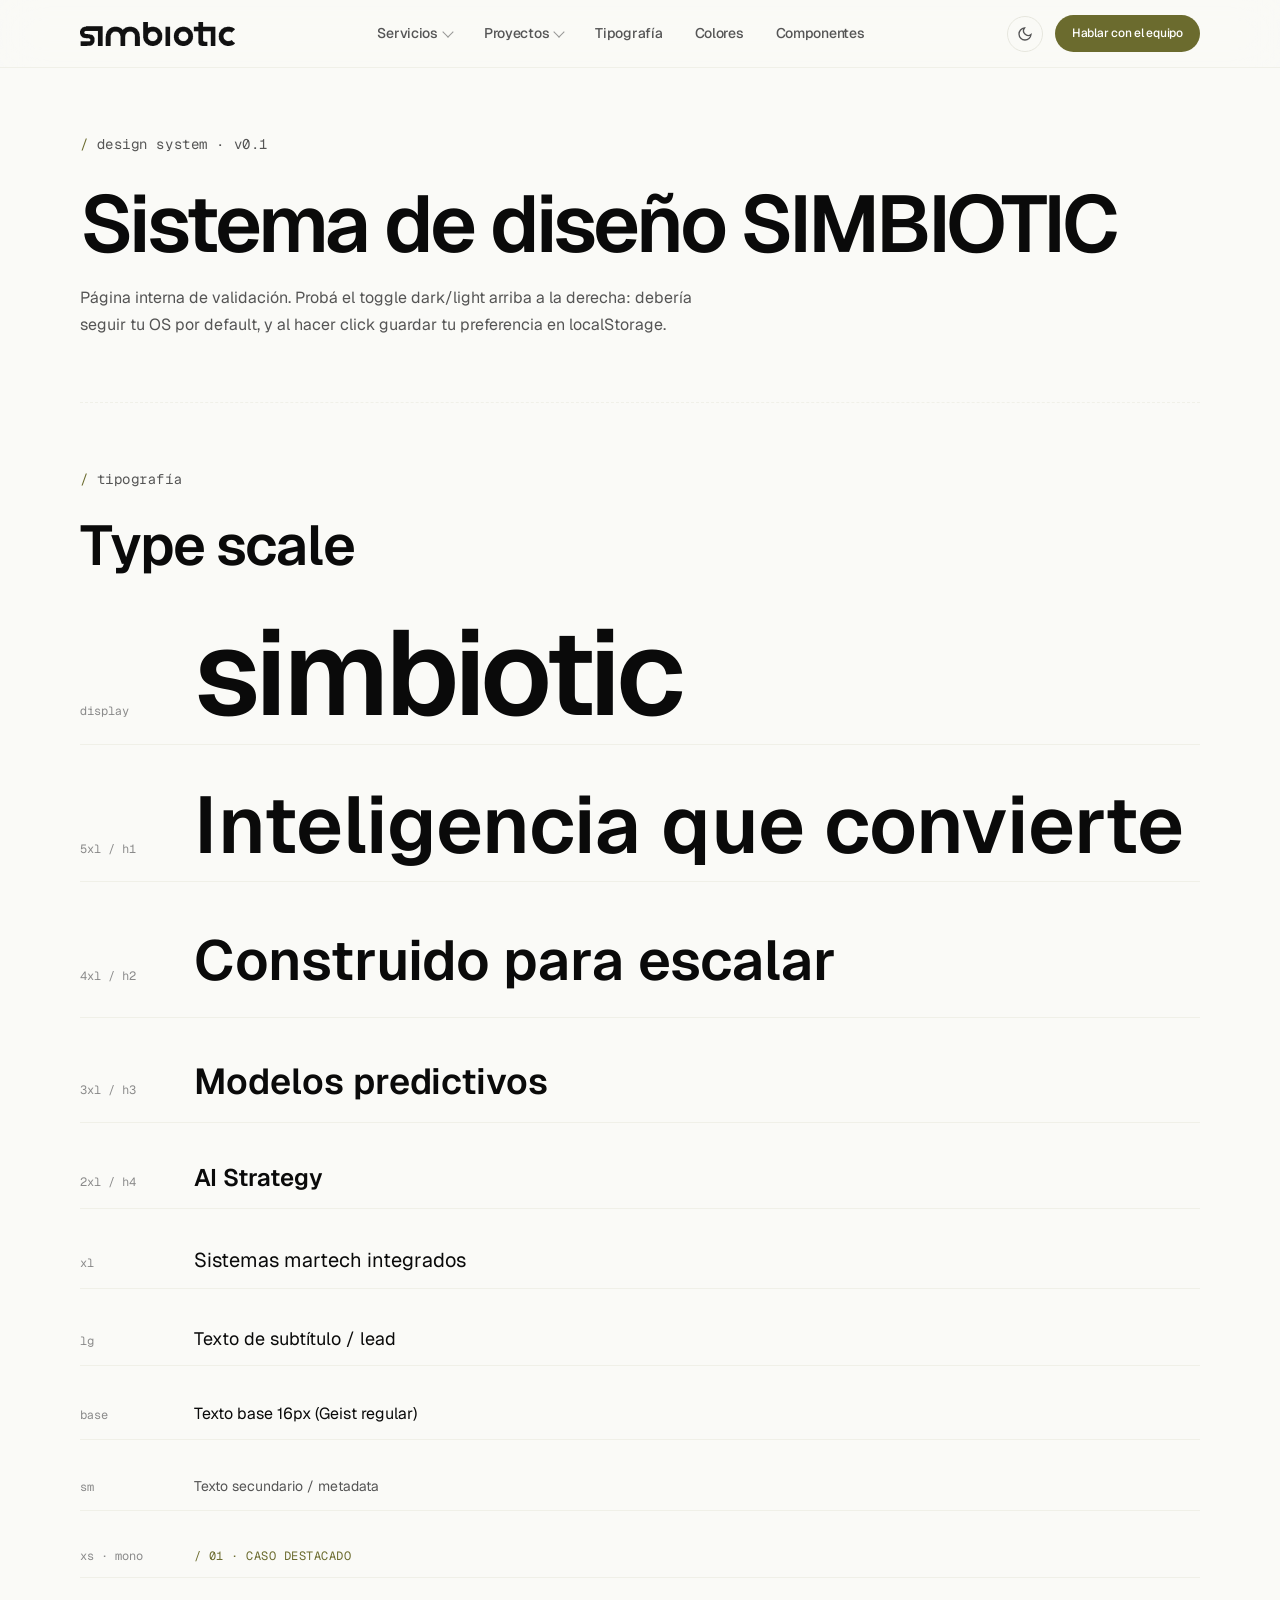
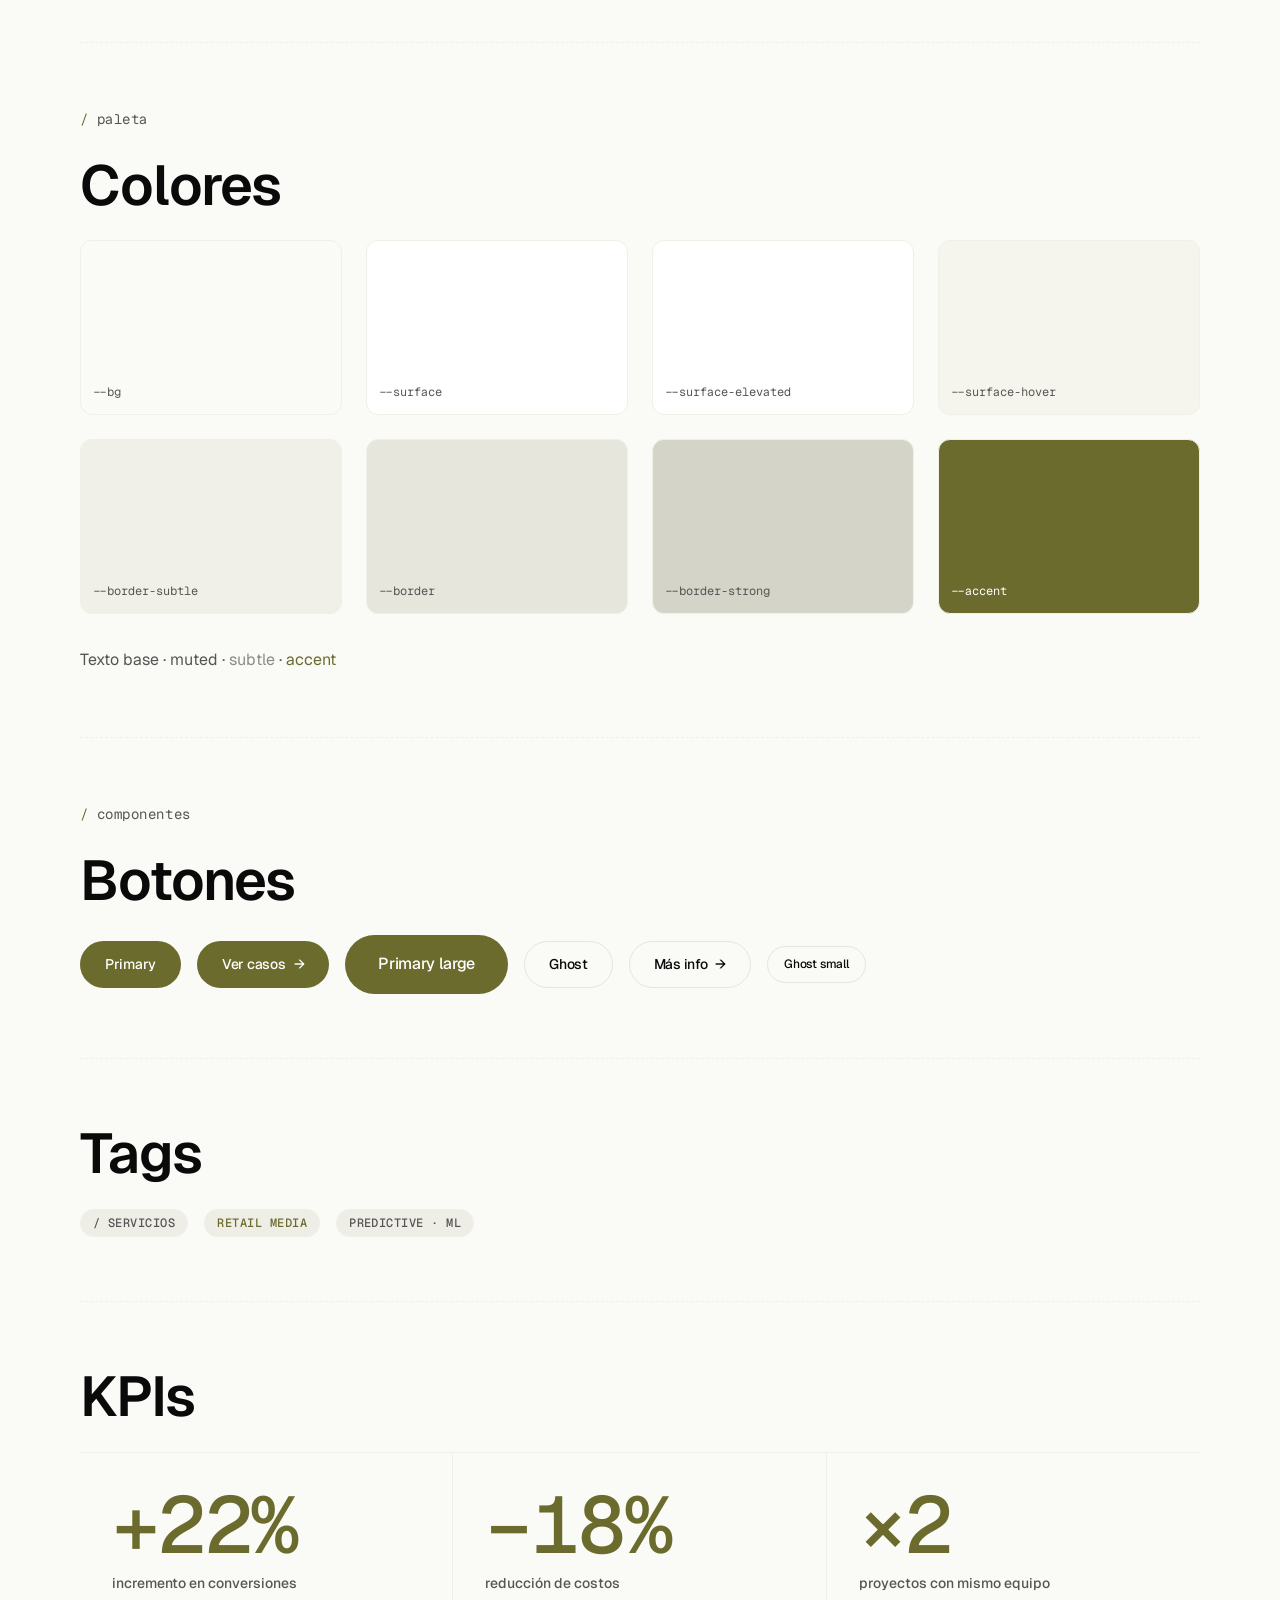
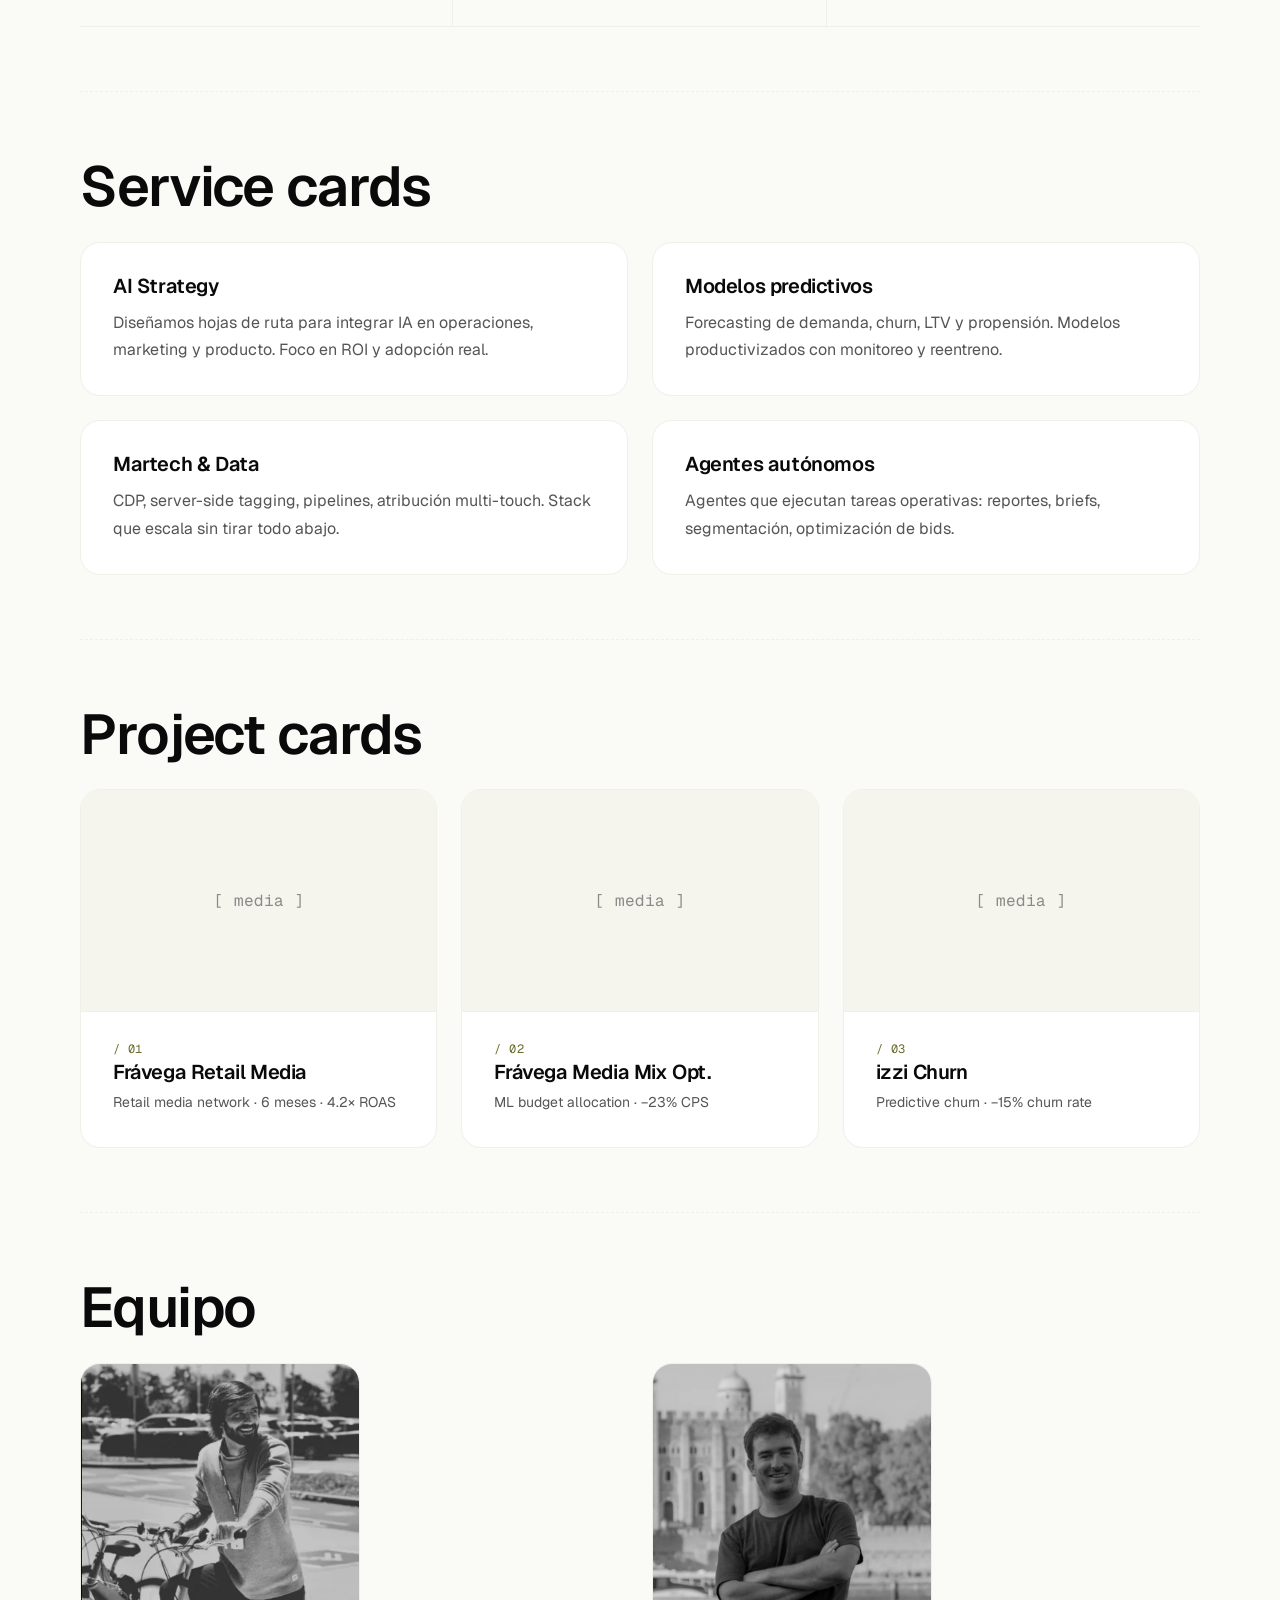
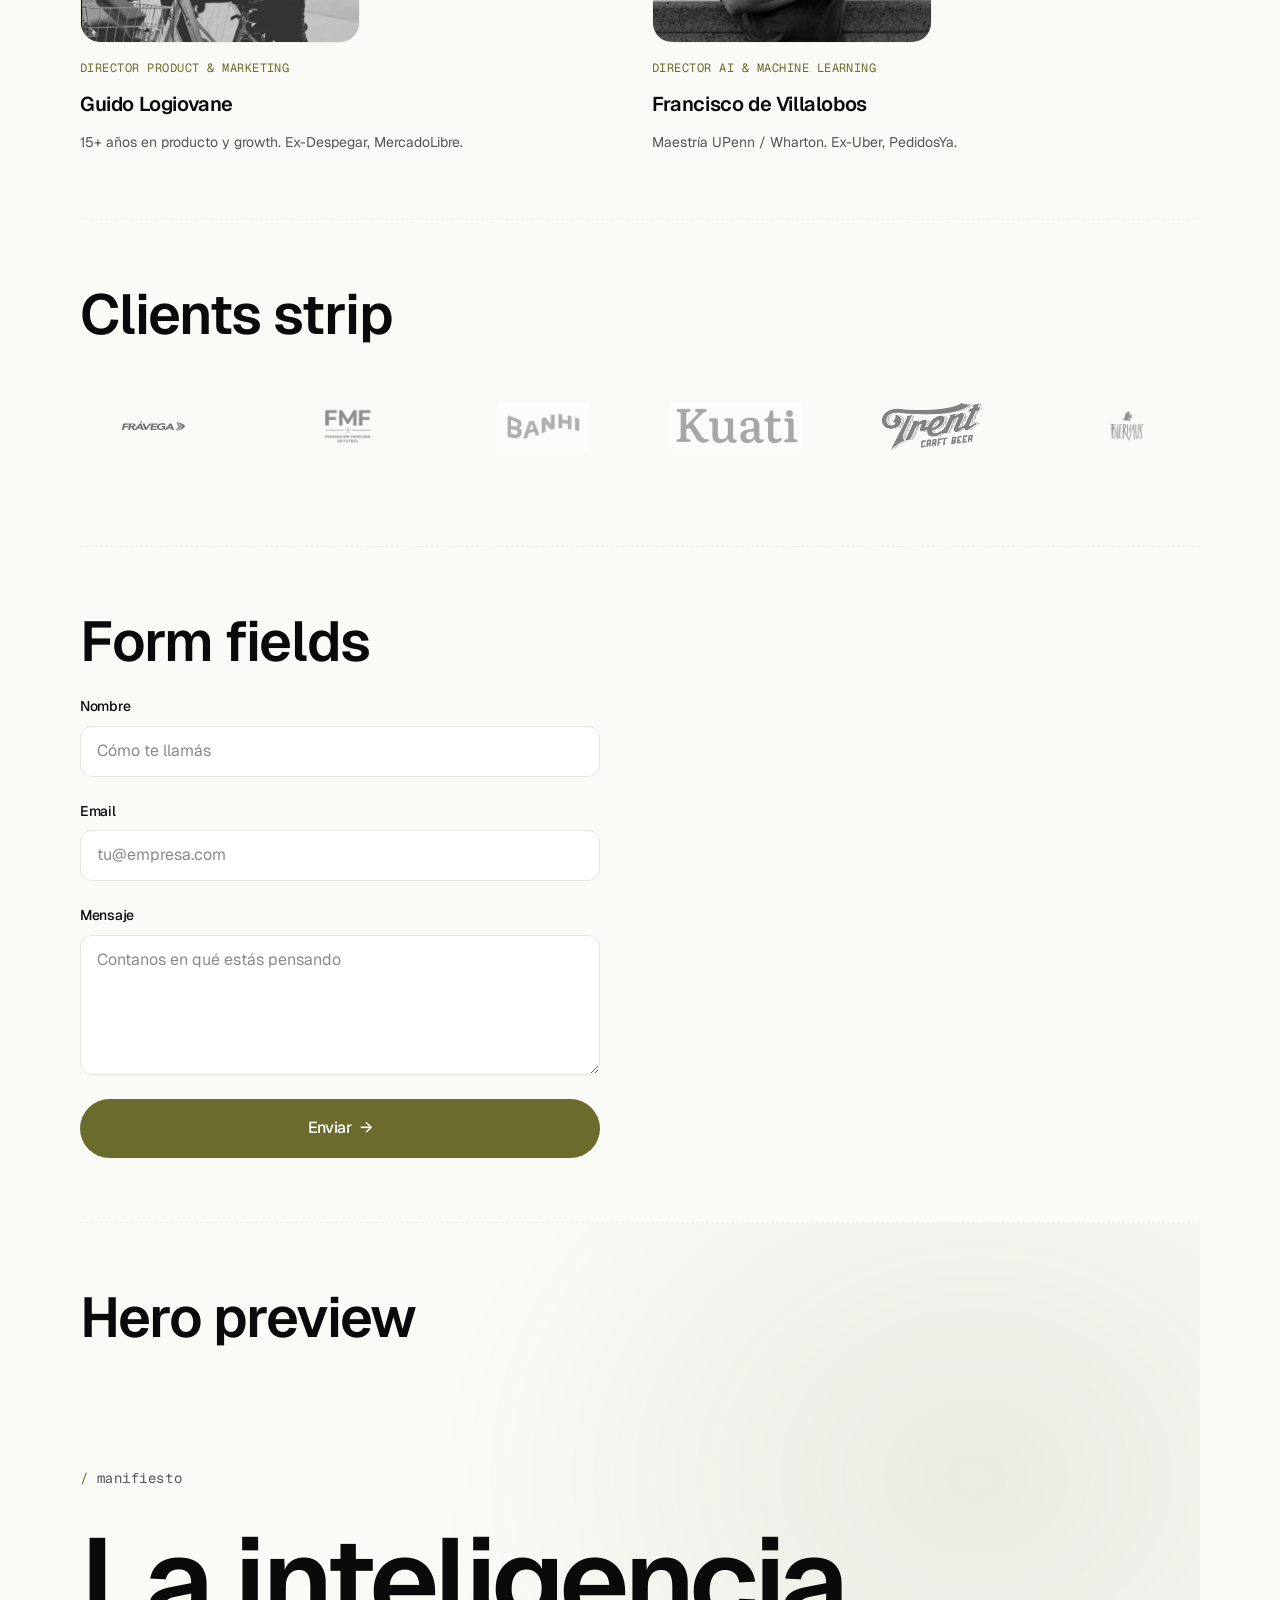
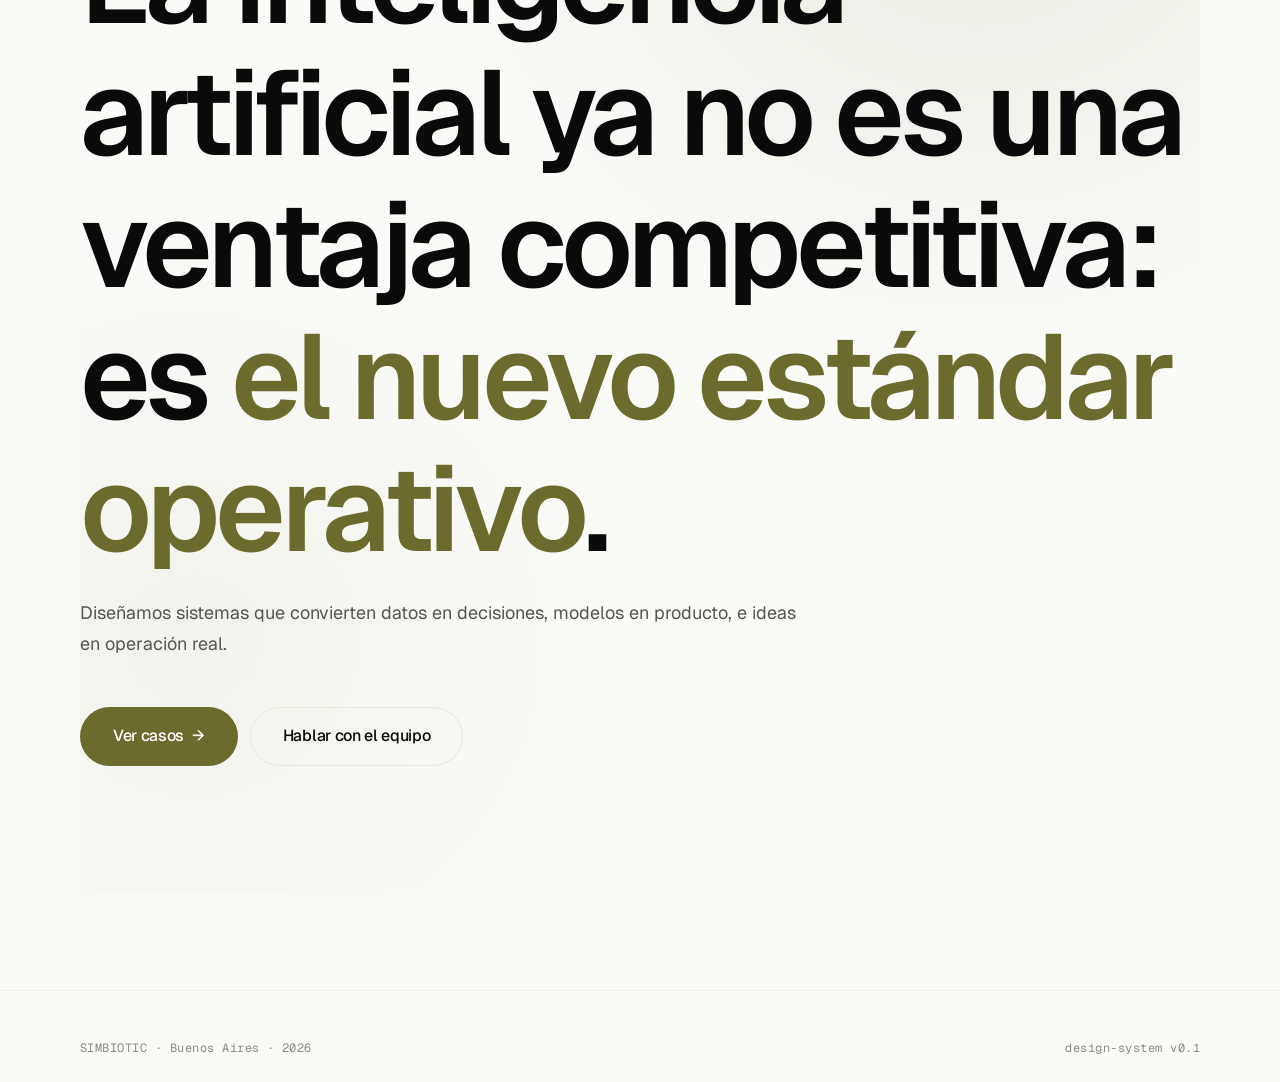
==== commit 9ba4b8e4: "Remove Manuel Massonneau from team section Quita la tarjeta de Manuel Massonneau del equipo en index" ====
--- a/design-system.html
+++ b/design-system.html
@@ -5,17 +5,17 @@
   <meta name="viewport" content="width=device-width, initial-scale=1">
   <title>SIMBIOTIC · Design System</title>
   <meta name="robots" content="noindex, nofollow">
-
-  <!-- Anti-FOUC: aplica el tema ANTES de renderizar. Inline a propósito. -->
+  <link rel="icon" type="image/png" sizes="32x32" href="/public/favicon-32.png">
+  <link rel="apple-touch-icon" sizes="180x180" href="/public/apple-touch-icon.png">
+
+  <!-- Anti-FOUC: aplica dark mode ANTES de renderizar si el usuario lo eligió.
+       Default = light (no se setea atributo). Inline a propósito. -->
   <script>
     (function () {
       try {
-        var stored = localStorage.getItem("simbiotic-theme");
-        if (stored === "dark" || stored === "light") {
-          document.documentElement.setAttribute("data-theme", stored);
+        if (localStorage.getItem("simbiotic-theme") === "dark") {
+          document.documentElement.setAttribute("data-theme", "dark");
         }
-        // Si no hay preferencia guardada, dejamos que CSS @media (prefers-color-scheme)
-        // y el default (dark) se encarguen. No tocamos el atributo.
       } catch (_) { /* localStorage puede fallar en privado/iframes */ }
     })();
   </script>
@@ -298,7 +298,7 @@
     <!-- ============== Team ============== -->
     <section class="ds-block">
       <h2>Equipo</h2>
-      <div class="grid-3">
+      <div class="grid-2">
         <article class="team-card">
           <div class="team-photo"><img src="./assets/img/team/guido.webp" alt="Guido Logiovane" width="280" height="280" loading="lazy"></div>
           <span class="team-role">Director Product & Marketing</span>
@@ -310,12 +310,6 @@
           <span class="team-role">Director AI & Machine Learning</span>
           <h3 class="team-name">Francisco de Villalobos</h3>
           <p class="team-bio">Maestría UPenn / Wharton. Ex-Uber, PedidosYa.</p>
-        </article>
-        <article class="team-card">
-          <div class="team-photo"><img src="./assets/img/team/manuel.webp" alt="Manuel Massonneau" width="280" height="280" loading="lazy"></div>
-          <span class="team-role">Director Creativo</span>
-          <h3 class="team-name">Manuel Massonneau</h3>
-          <p class="team-bio">15 años en startups y scaleups. Ex-MercadoLibre, Despegar.</p>
         </article>
       </div>
     </section>
--- a/css/main.css
+++ b/css/main.css
@@ -92,6 +92,167 @@
 
 /* Body offset to nav (fixed nav) */
 body { padding-top: var(--nav-h); }
+
+/* ============================================================
+   PÁGINA DE CASO (/casos/*.html)
+   ============================================================ */
+
+/* Back link */
+.case-back {
+  display: inline-flex;
+  align-items: center;
+  gap: var(--space-2);
+  font-family: var(--font-mono);
+  font-size: var(--fs-xs);
+  color: var(--text-muted);
+  letter-spacing: var(--tracking-wide);
+  text-transform: uppercase;
+  margin-bottom: var(--space-6);
+  transition: color var(--d-fast) var(--ease-out);
+}
+.case-back:hover { color: var(--accent); }
+
+/* Hero del caso */
+.case-page-hero {
+  padding-block: var(--space-8) var(--space-6);
+}
+.case-page-hero h1 {
+  font-size: var(--fs-5xl);
+  letter-spacing: var(--tracking-tighter);
+  max-width: 18ch;
+  margin-block: var(--space-4);
+}
+.case-page-hero .case-lead {
+  font-size: var(--fs-xl);
+  color: var(--text-muted);
+  max-width: 60ch;
+  line-height: var(--lh-relaxed);
+}
+.case-page-hero-meta {
+  display: flex;
+  flex-wrap: wrap;
+  gap: var(--space-3);
+  margin-bottom: var(--space-2);
+}
+
+/* Imagen / placeholder grande del caso */
+.case-page-media {
+  margin-block: var(--space-7) var(--space-8);
+  aspect-ratio: 21 / 9;
+  border-radius: var(--radius-xl);
+  border: 1px solid var(--border-subtle);
+  background:
+    linear-gradient(135deg, var(--accent-soft), transparent 50%),
+    radial-gradient(ellipse at 70% 30%, var(--accent-glow), transparent 60%),
+    var(--surface-elevated);
+  display: flex;
+  align-items: center;
+  justify-content: center;
+  overflow: hidden;
+  position: relative;
+}
+.case-page-media::after {
+  content: attr(data-label);
+  font-family: var(--font-mono);
+  font-size: var(--fs-sm);
+  color: var(--text-subtle);
+  letter-spacing: var(--tracking-wide);
+  text-transform: uppercase;
+}
+/* Si hay imagen real, ocultar el label overlay */
+.case-page-media:has(img)::after { content: none; }
+.case-page-media img {
+  width: 100%;
+  height: 100%;
+  object-fit: cover;
+}
+
+/* Body: 2 columnas (texto principal | resultados sticky aside) */
+.case-page-body {
+  display: grid;
+  grid-template-columns: 1.4fr 1fr;
+  gap: var(--space-8);
+  align-items: start;
+}
+@media (max-width: 960px) {
+  .case-page-body { grid-template-columns: 1fr; gap: var(--space-7); }
+}
+
+.case-section + .case-section { margin-top: var(--space-7); }
+.case-section h2 {
+  font-size: var(--fs-2xl);
+  letter-spacing: var(--tracking-tight);
+  margin-bottom: var(--space-4);
+}
+.case-section p {
+  font-size: var(--fs-lg);
+  line-height: var(--lh-relaxed);
+  color: var(--text);
+}
+.case-section p + p { margin-top: var(--space-4); }
+
+.case-results-aside {
+  position: sticky;
+  top: calc(var(--nav-h) + var(--space-5));
+  padding: var(--space-6);
+  border: 1px solid var(--border-subtle);
+  border-radius: var(--radius-lg);
+  background: var(--surface);
+}
+@media (max-width: 960px) {
+  .case-results-aside { position: static; }
+}
+.case-results-aside h2 {
+  font-size: var(--fs-lg);
+  font-family: var(--font-mono);
+  font-weight: 500;
+  letter-spacing: var(--tracking-wide);
+  text-transform: uppercase;
+  color: var(--text-muted);
+  margin-bottom: var(--space-5);
+}
+.case-results-grid {
+  display: grid;
+  grid-template-columns: 1fr 1fr;
+  gap: var(--space-5) var(--space-4);
+}
+.result {
+  display: flex;
+  flex-direction: column;
+  gap: var(--space-1);
+  padding-block: var(--space-3);
+  border-top: 1px solid var(--border-subtle);
+}
+.result:nth-child(-n+2) { border-top: none; padding-top: 0; }
+.result-num {
+  font-family: var(--font-mono);
+  font-size: var(--fs-3xl);
+  font-weight: 500;
+  color: var(--accent);
+  line-height: 1;
+  letter-spacing: var(--tracking-tight);
+  font-feature-settings: "tnum";
+}
+.result-label {
+  font-size: var(--fs-xs);
+  color: var(--text-muted);
+  line-height: var(--lh-base);
+}
+
+/* CTA final */
+.case-cta {
+  text-align: center;
+  padding-block: var(--space-9);
+  margin-top: var(--space-8);
+  border-top: 1px solid var(--border-subtle);
+}
+.case-cta h2 {
+  font-size: var(--fs-4xl);
+  letter-spacing: var(--tracking-tight);
+  margin-block: var(--space-4) var(--space-5);
+}
+.case-cta p { max-width: 50ch; margin-inline: auto; }
+.case-cta .hero-actions { justify-content: center; }
 
 /* ---------- Scroll-driven animations (CSS native) ---------- */
 @supports (animation-timeline: view()) {
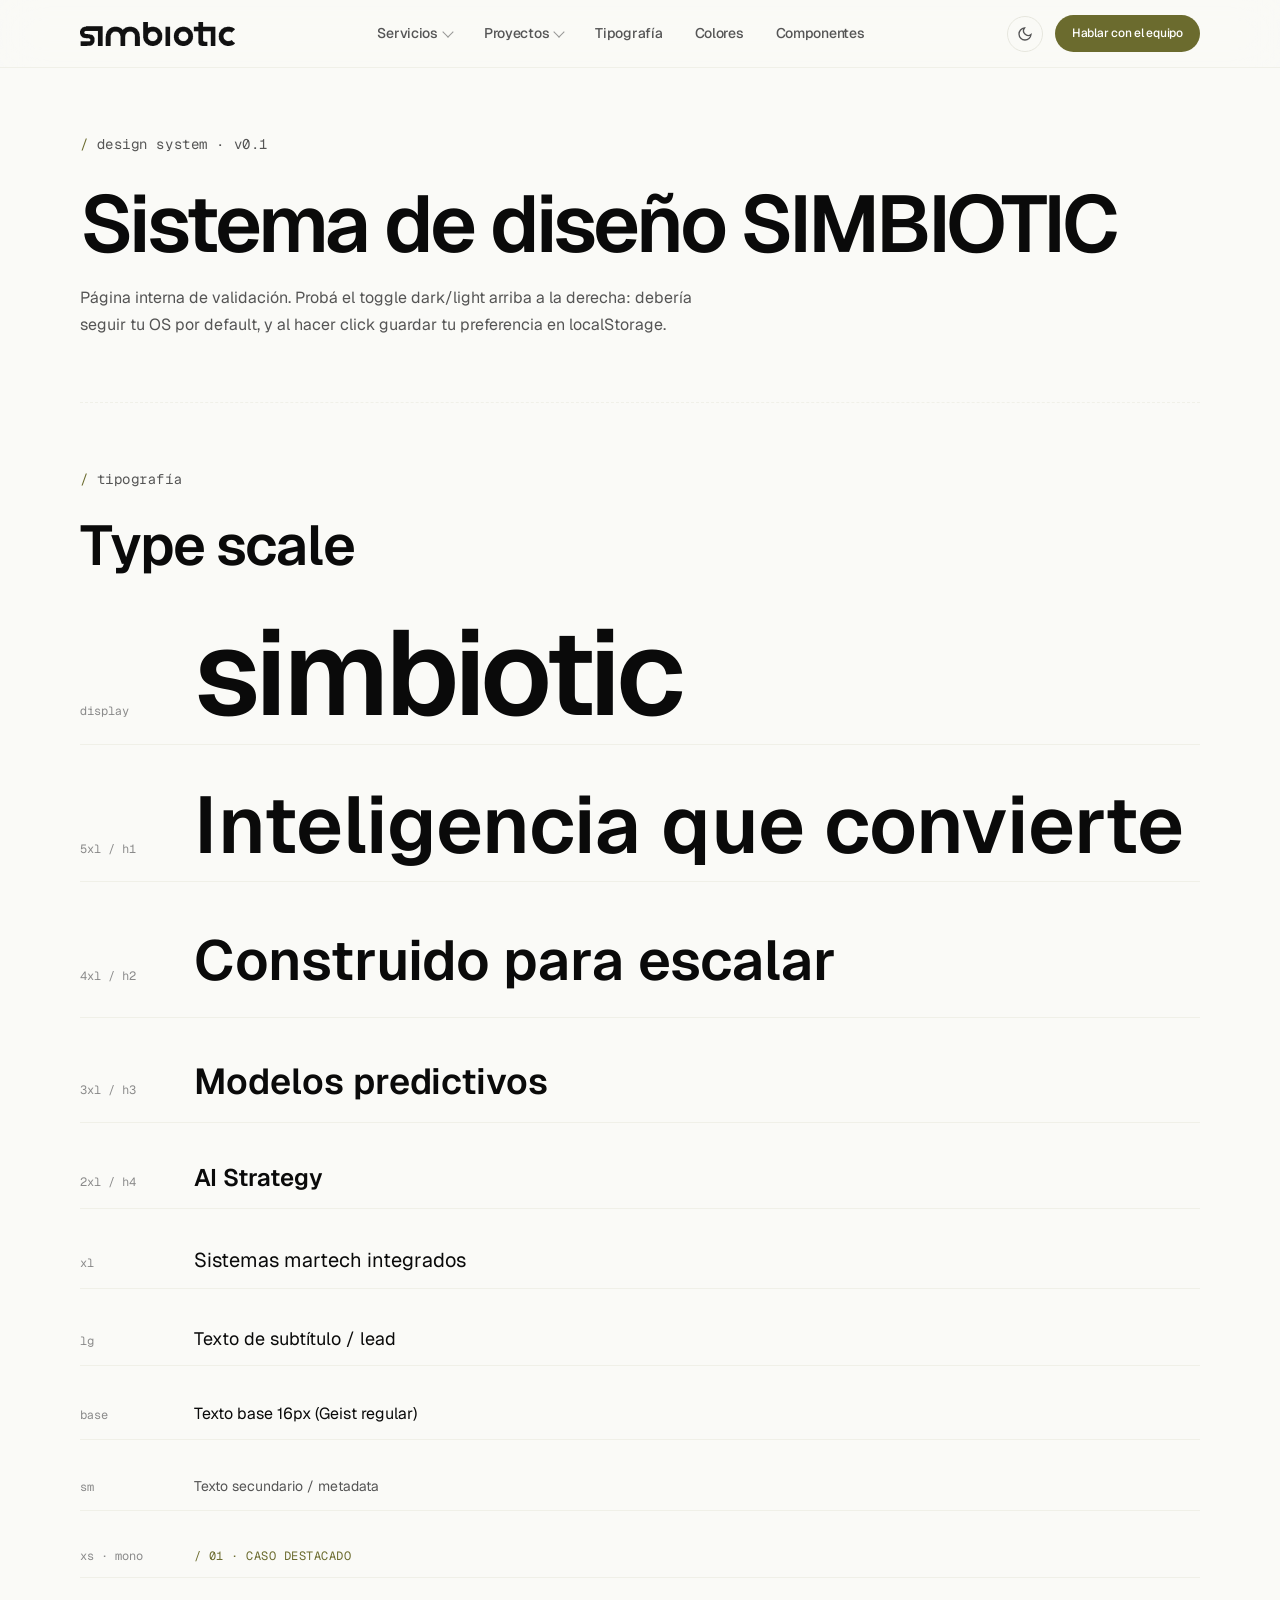
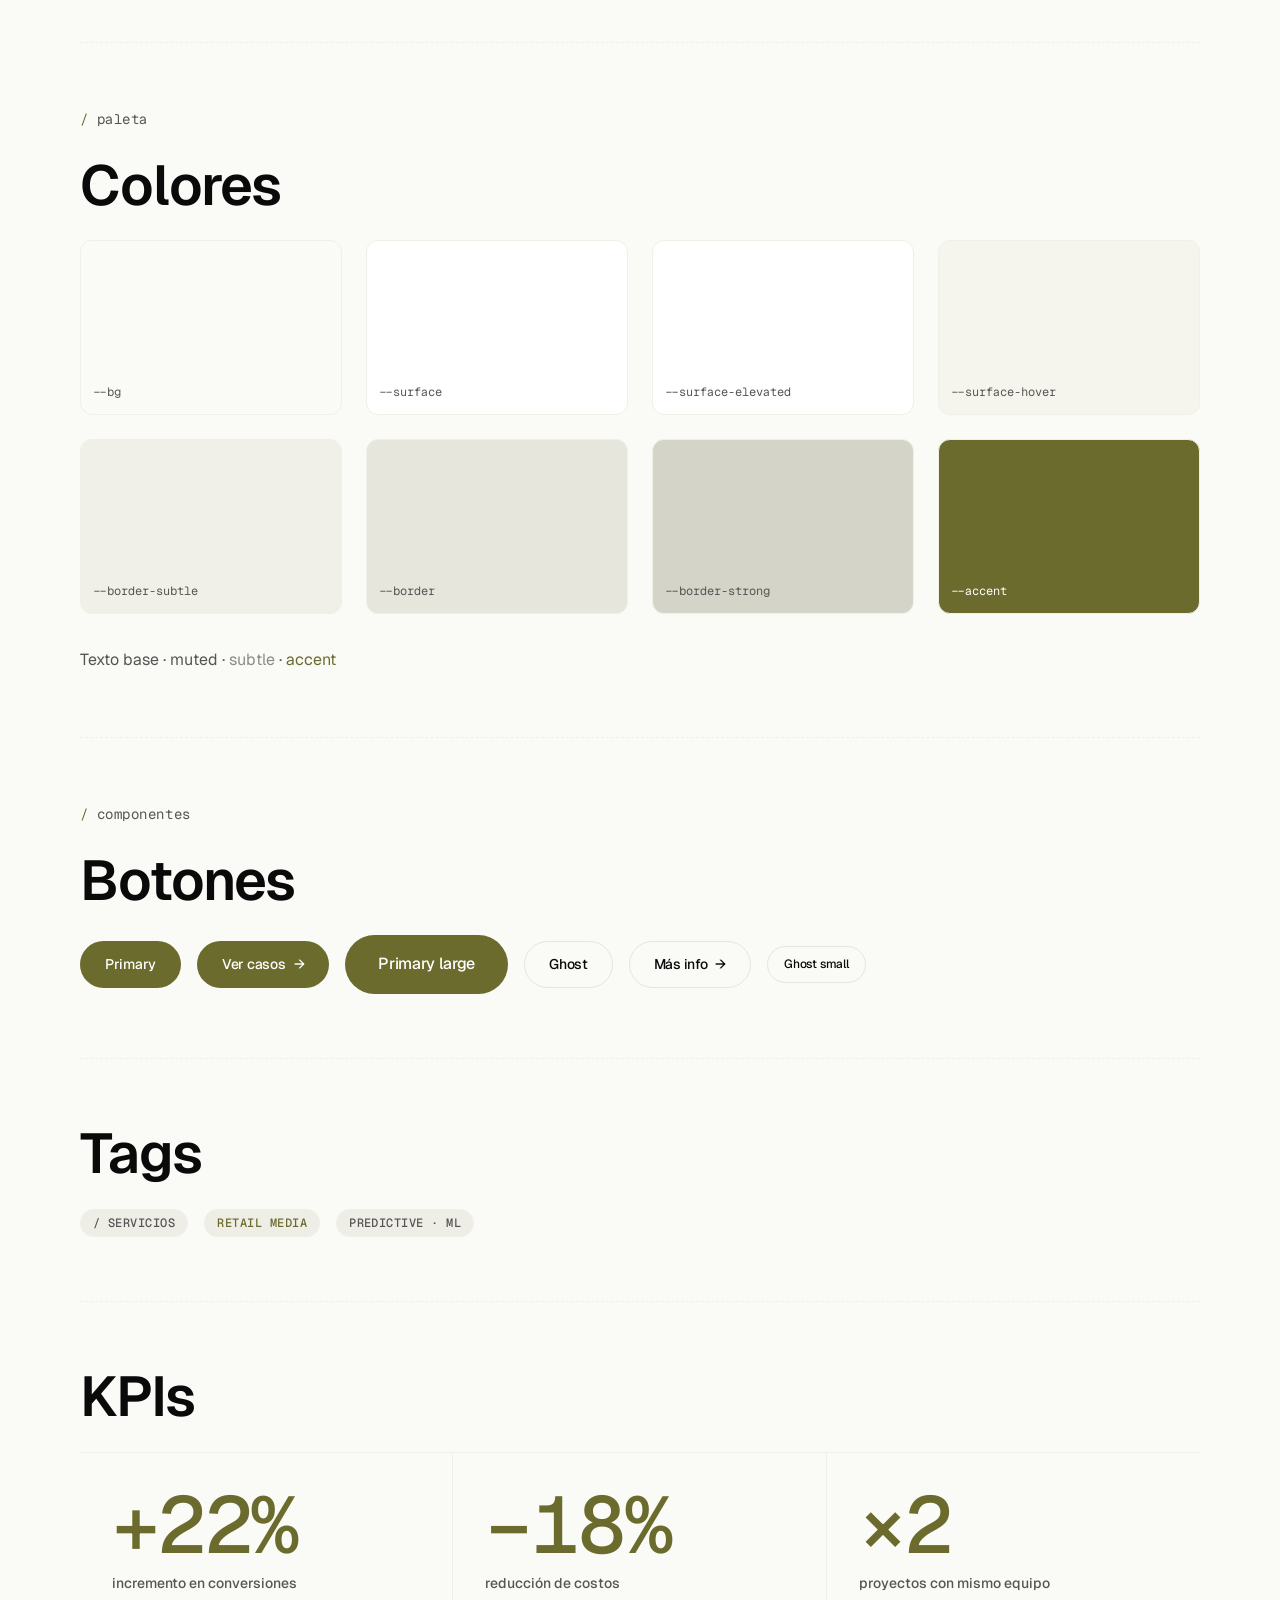
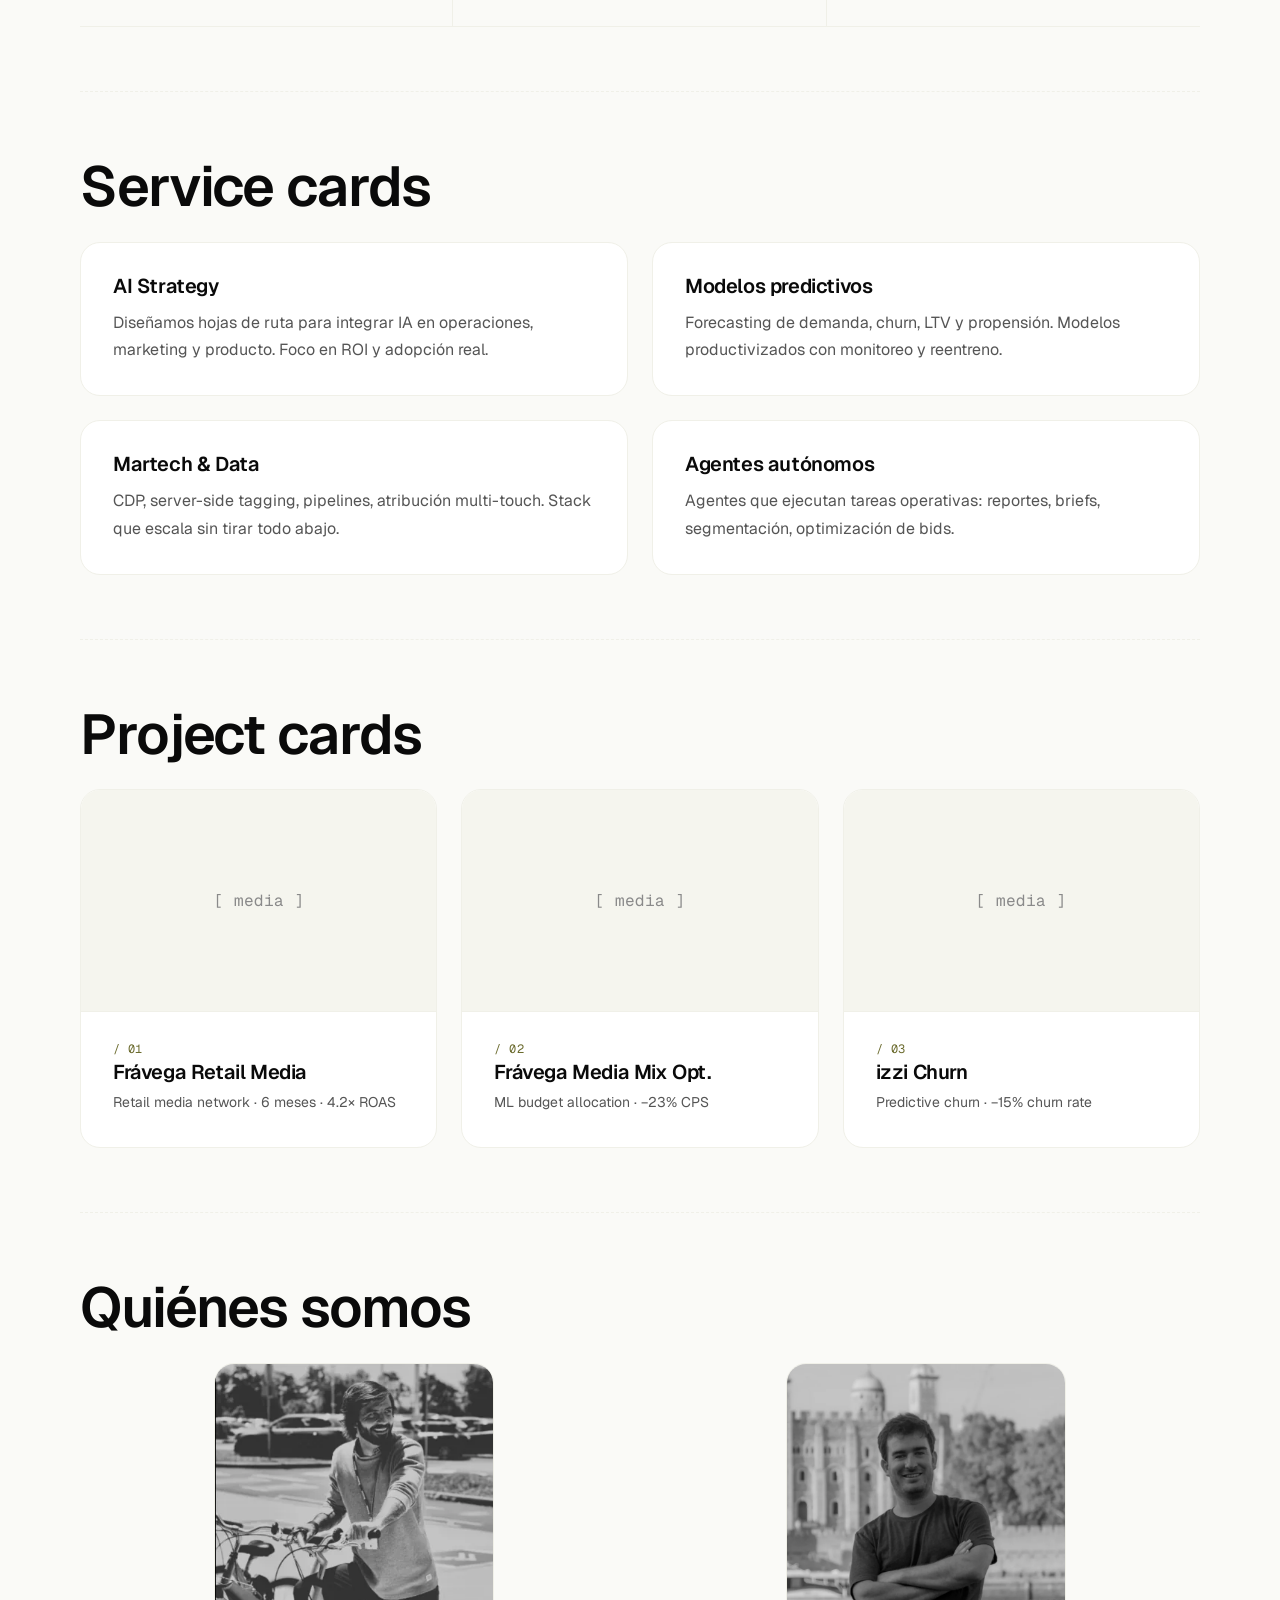
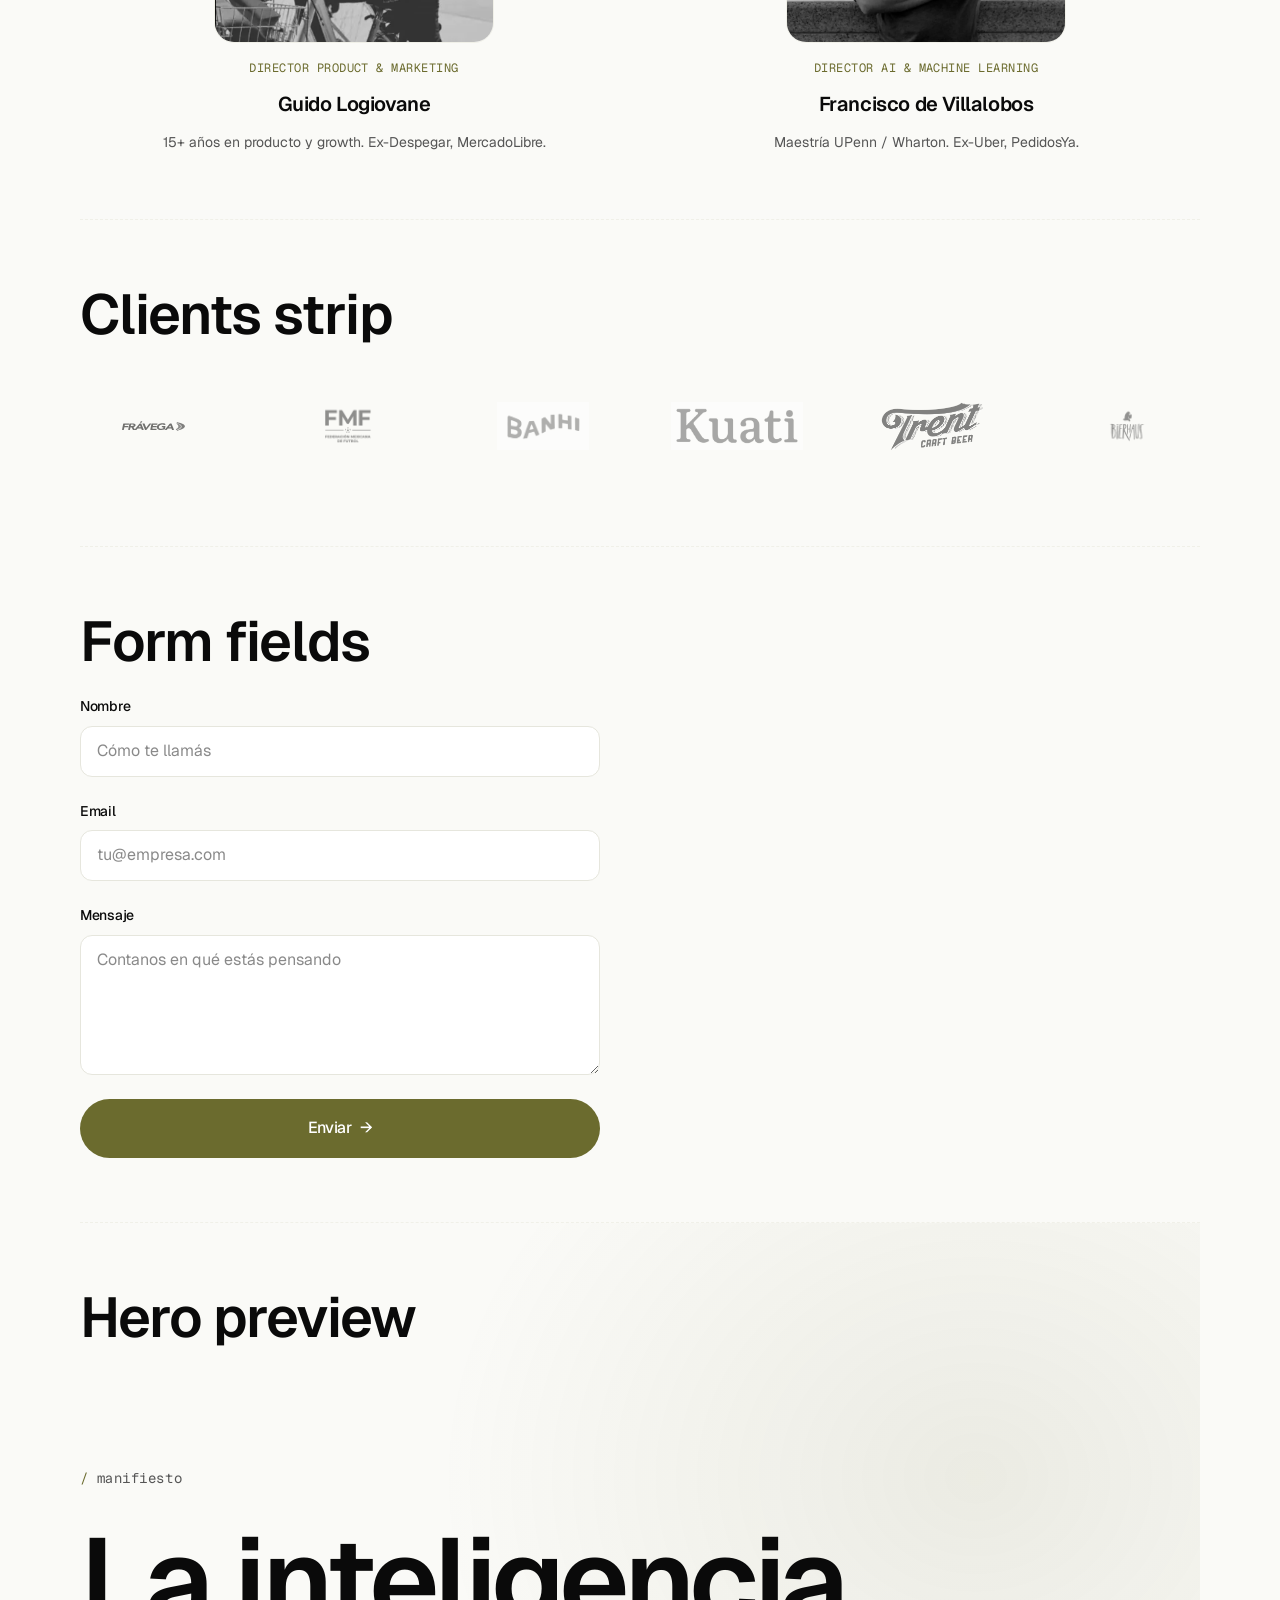
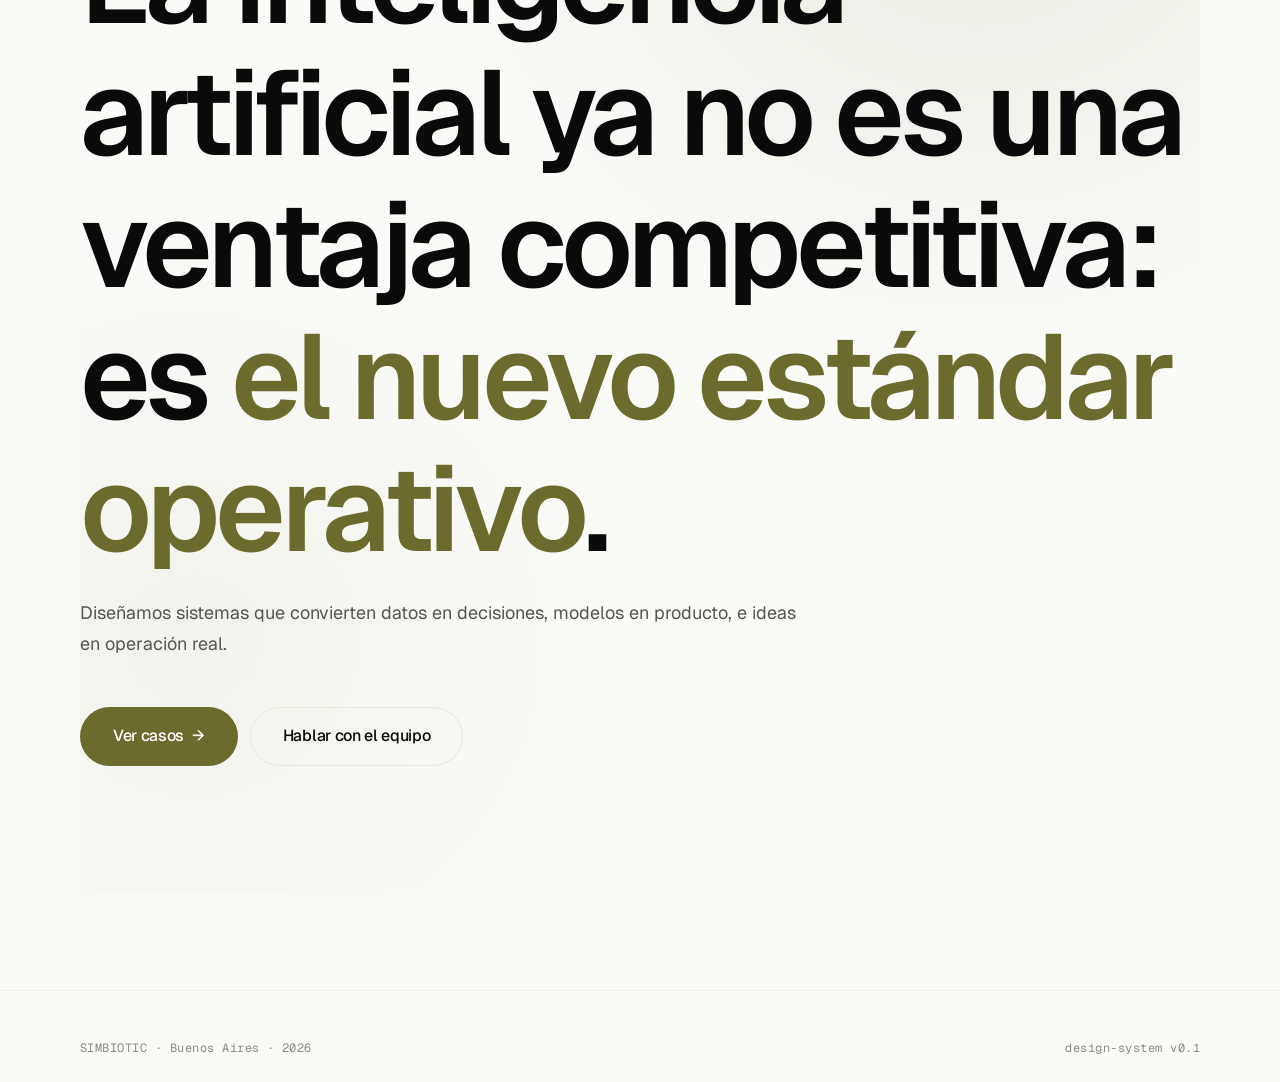
==== commit 0950f4bb: "Center team photos and rename Equipo -> Quiénes somos - Centra fotos y textos dentro de cada team-ca" ====
--- a/design-system.html
+++ b/design-system.html
@@ -297,7 +297,7 @@
 
     <!-- ============== Team ============== -->
     <section class="ds-block">
-      <h2>Equipo</h2>
+      <h2>Quiénes somos</h2>
       <div class="grid-2">
         <article class="team-card">
           <div class="team-photo"><img src="./assets/img/team/guido.webp" alt="Guido Logiovane" width="280" height="280" loading="lazy"></div>
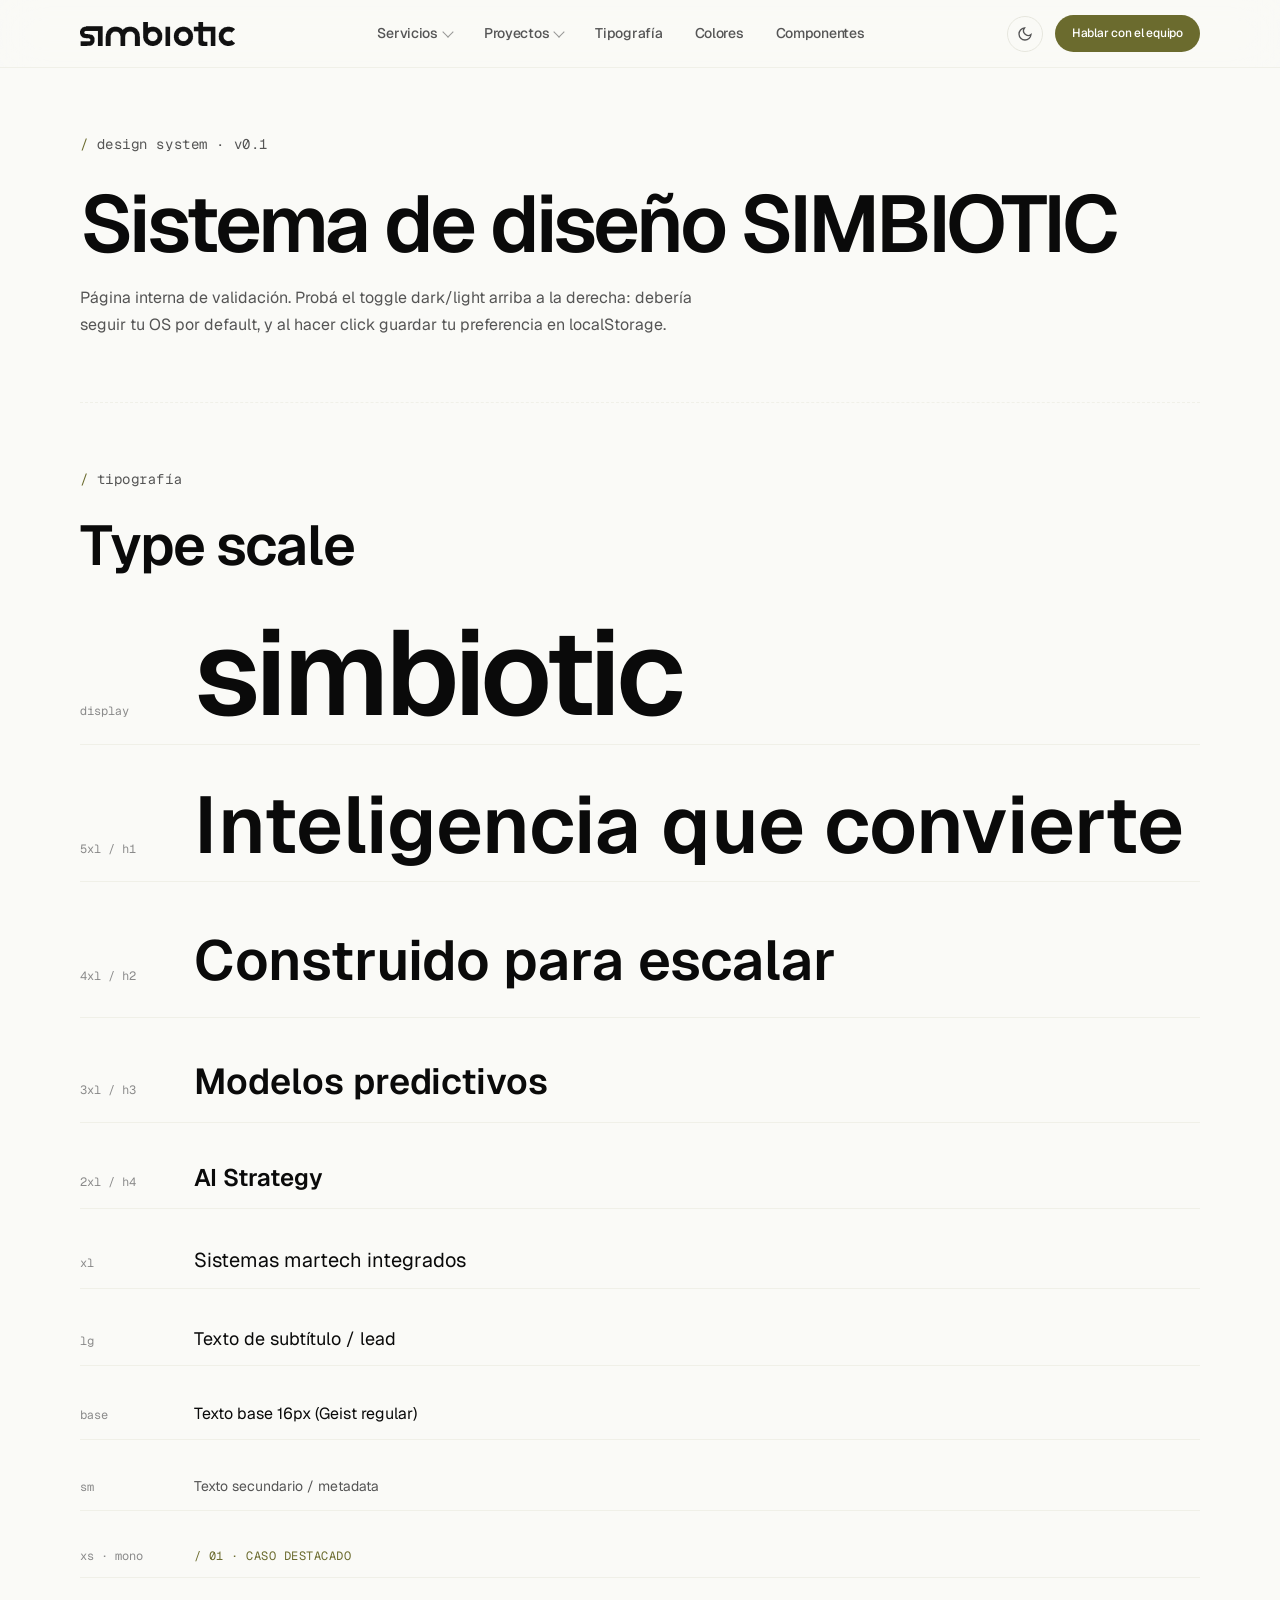
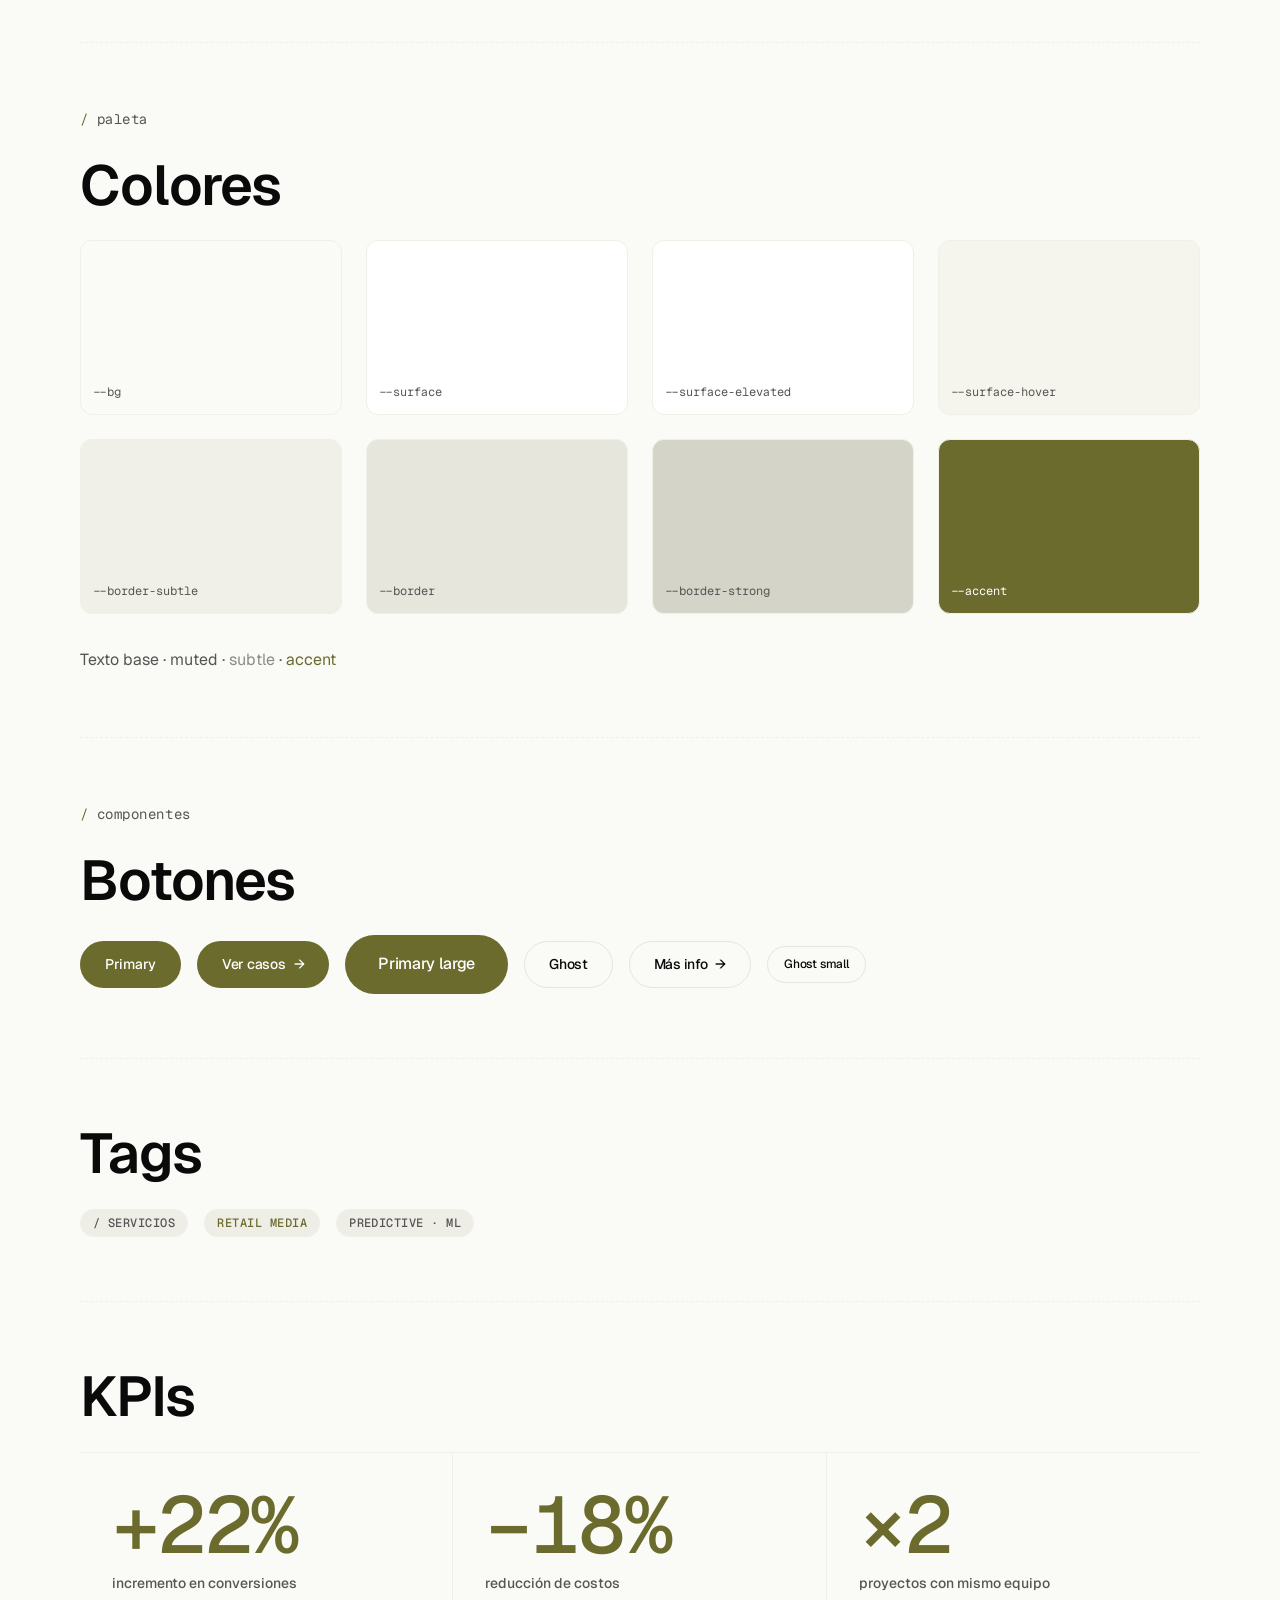
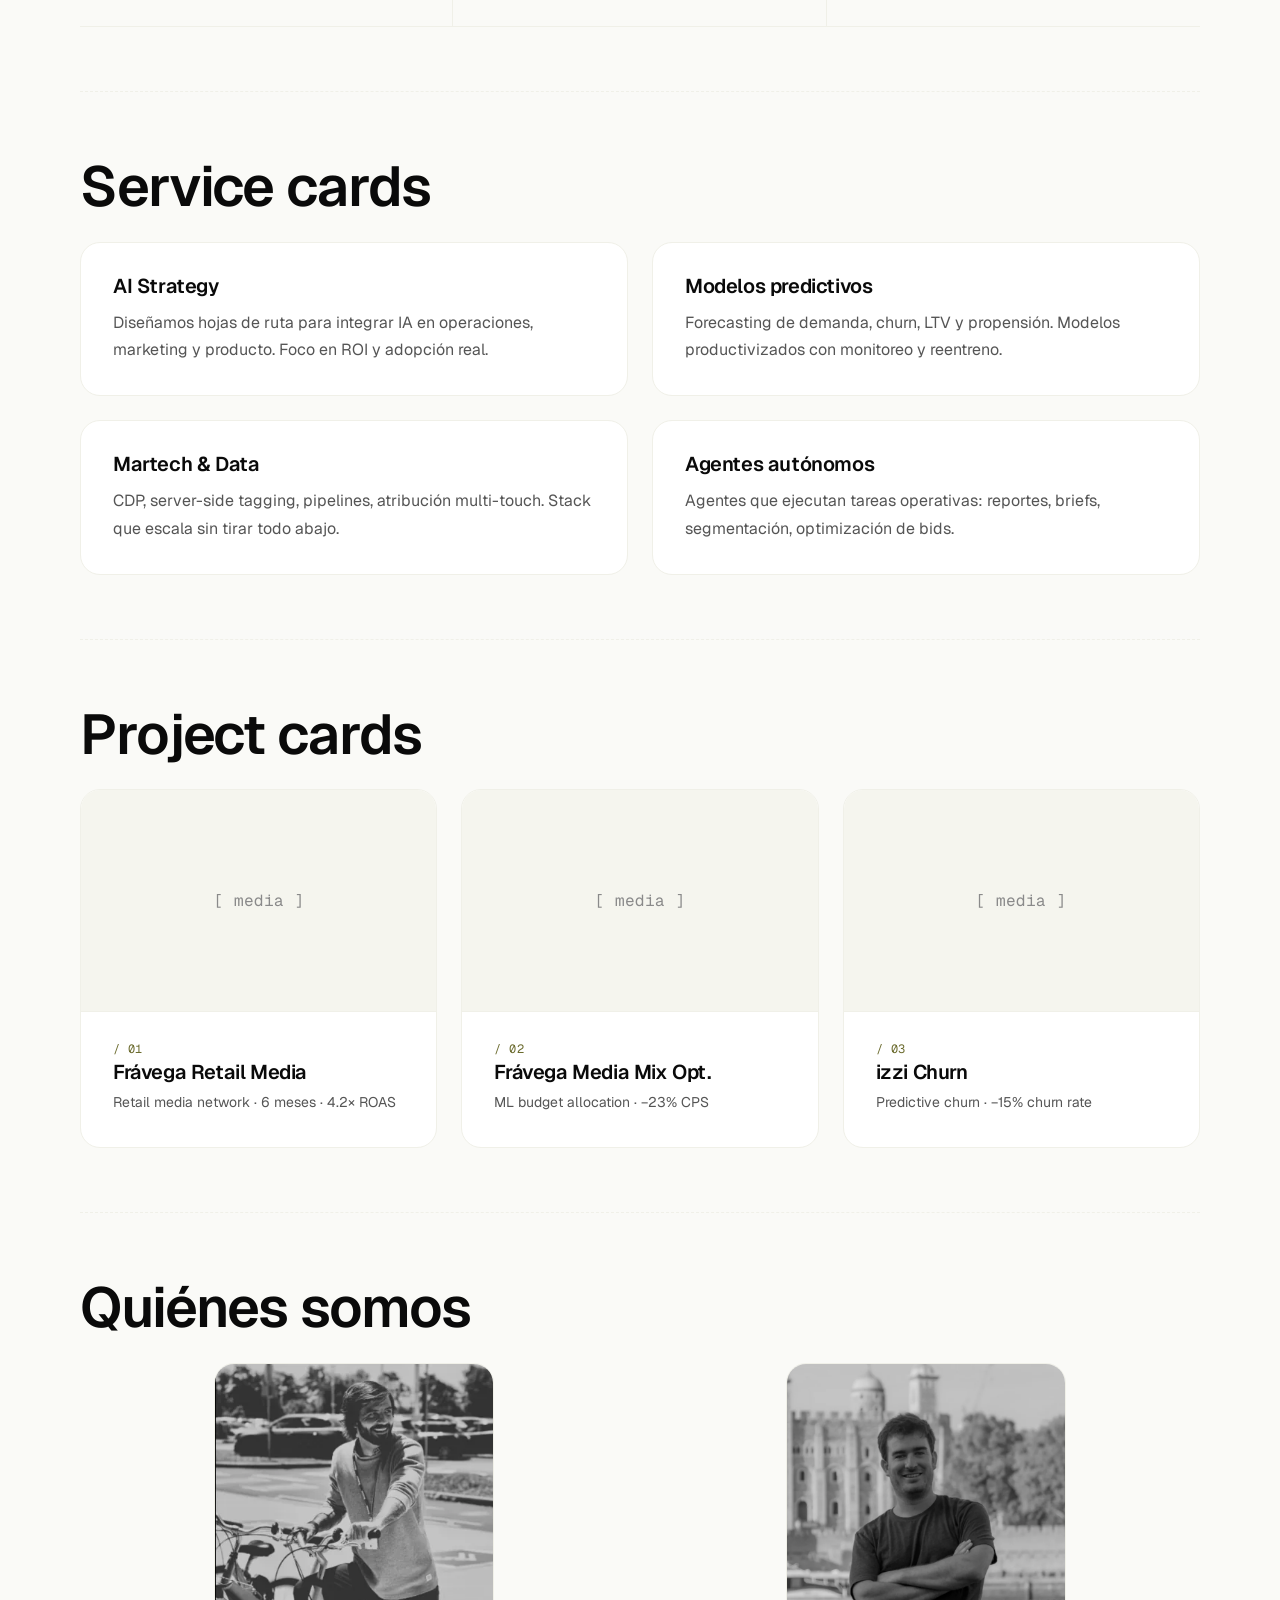
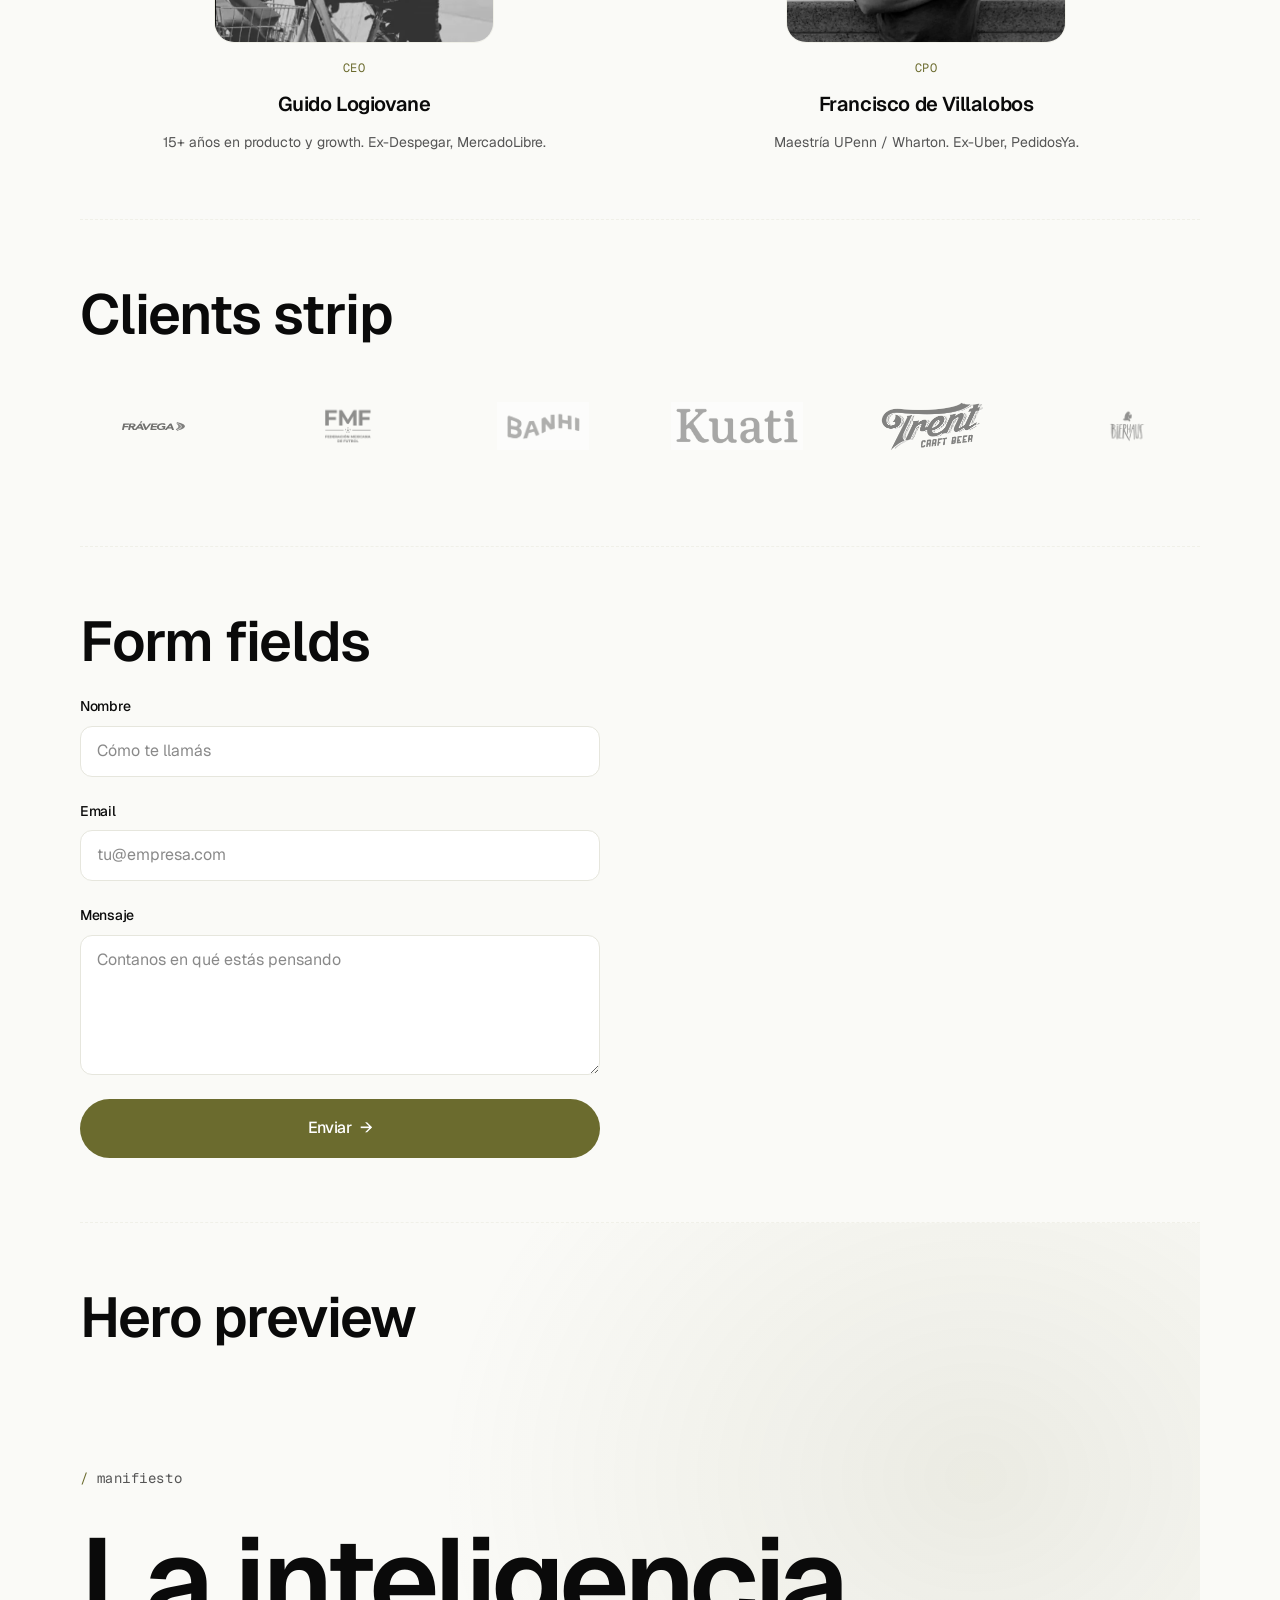
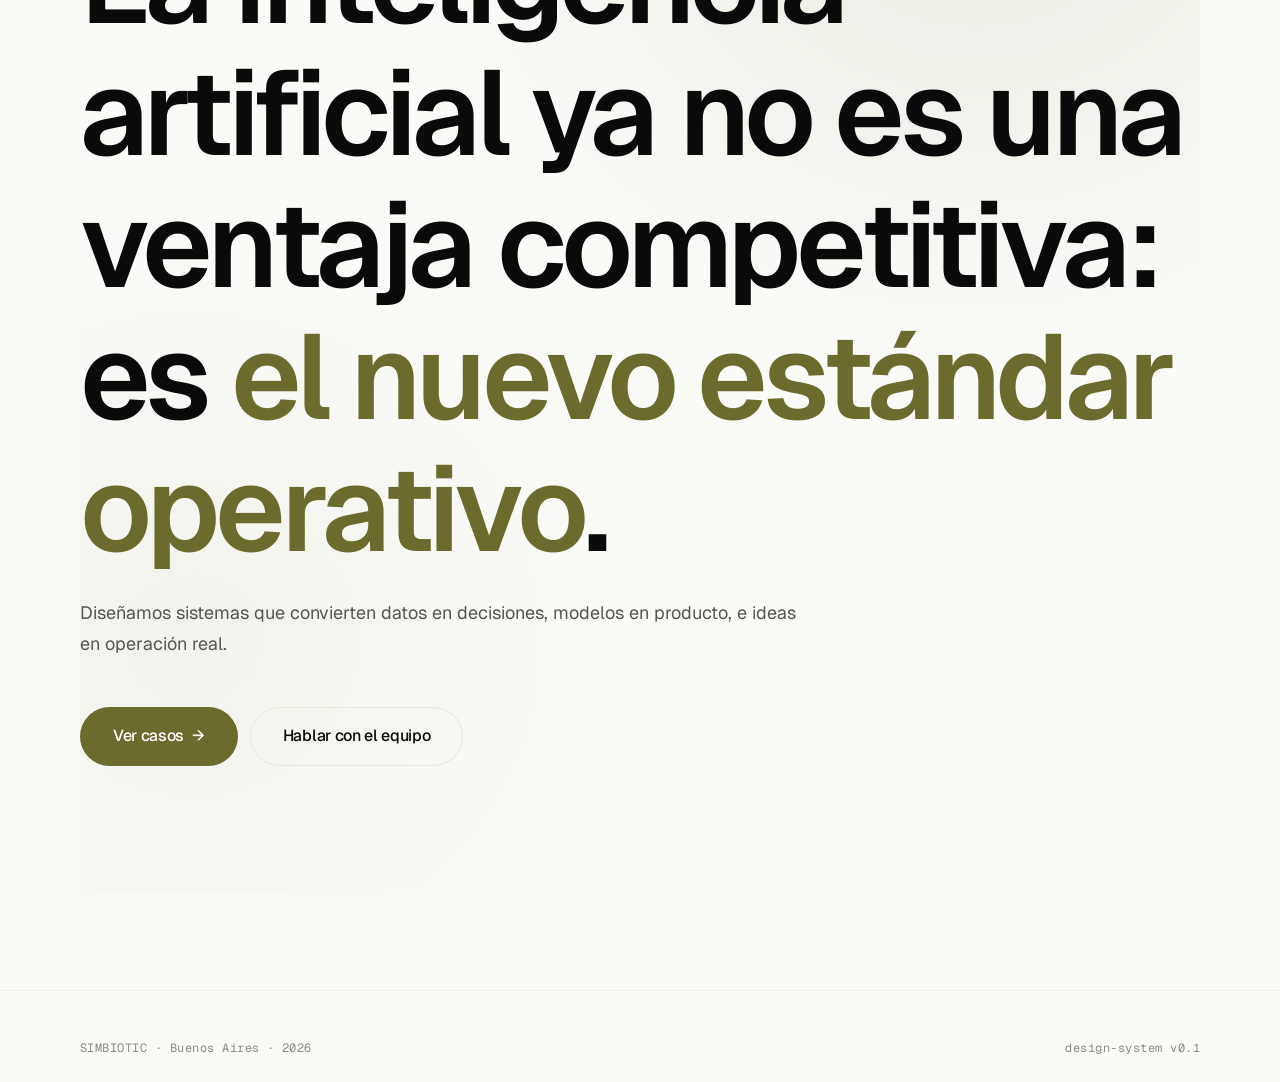
==== commit 246a129a: "Update Guido and Francisco titles to CEO and CPO Actualiza los roles del equipo en team-role (index." ====
--- a/design-system.html
+++ b/design-system.html
@@ -301,13 +301,13 @@
       <div class="grid-2">
         <article class="team-card">
           <div class="team-photo"><img src="./assets/img/team/guido.webp" alt="Guido Logiovane" width="280" height="280" loading="lazy"></div>
-          <span class="team-role">Director Product & Marketing</span>
+          <span class="team-role">CEO</span>
           <h3 class="team-name">Guido Logiovane</h3>
           <p class="team-bio">15+ años en producto y growth. Ex-Despegar, MercadoLibre.</p>
         </article>
         <article class="team-card">
           <div class="team-photo"><img src="./assets/img/team/francisco.webp" alt="Francisco de Villalobos" width="280" height="280" loading="lazy"></div>
-          <span class="team-role">Director AI & Machine Learning</span>
+          <span class="team-role">CPO</span>
           <h3 class="team-name">Francisco de Villalobos</h3>
           <p class="team-bio">Maestría UPenn / Wharton. Ex-Uber, PedidosYa.</p>
         </article>
